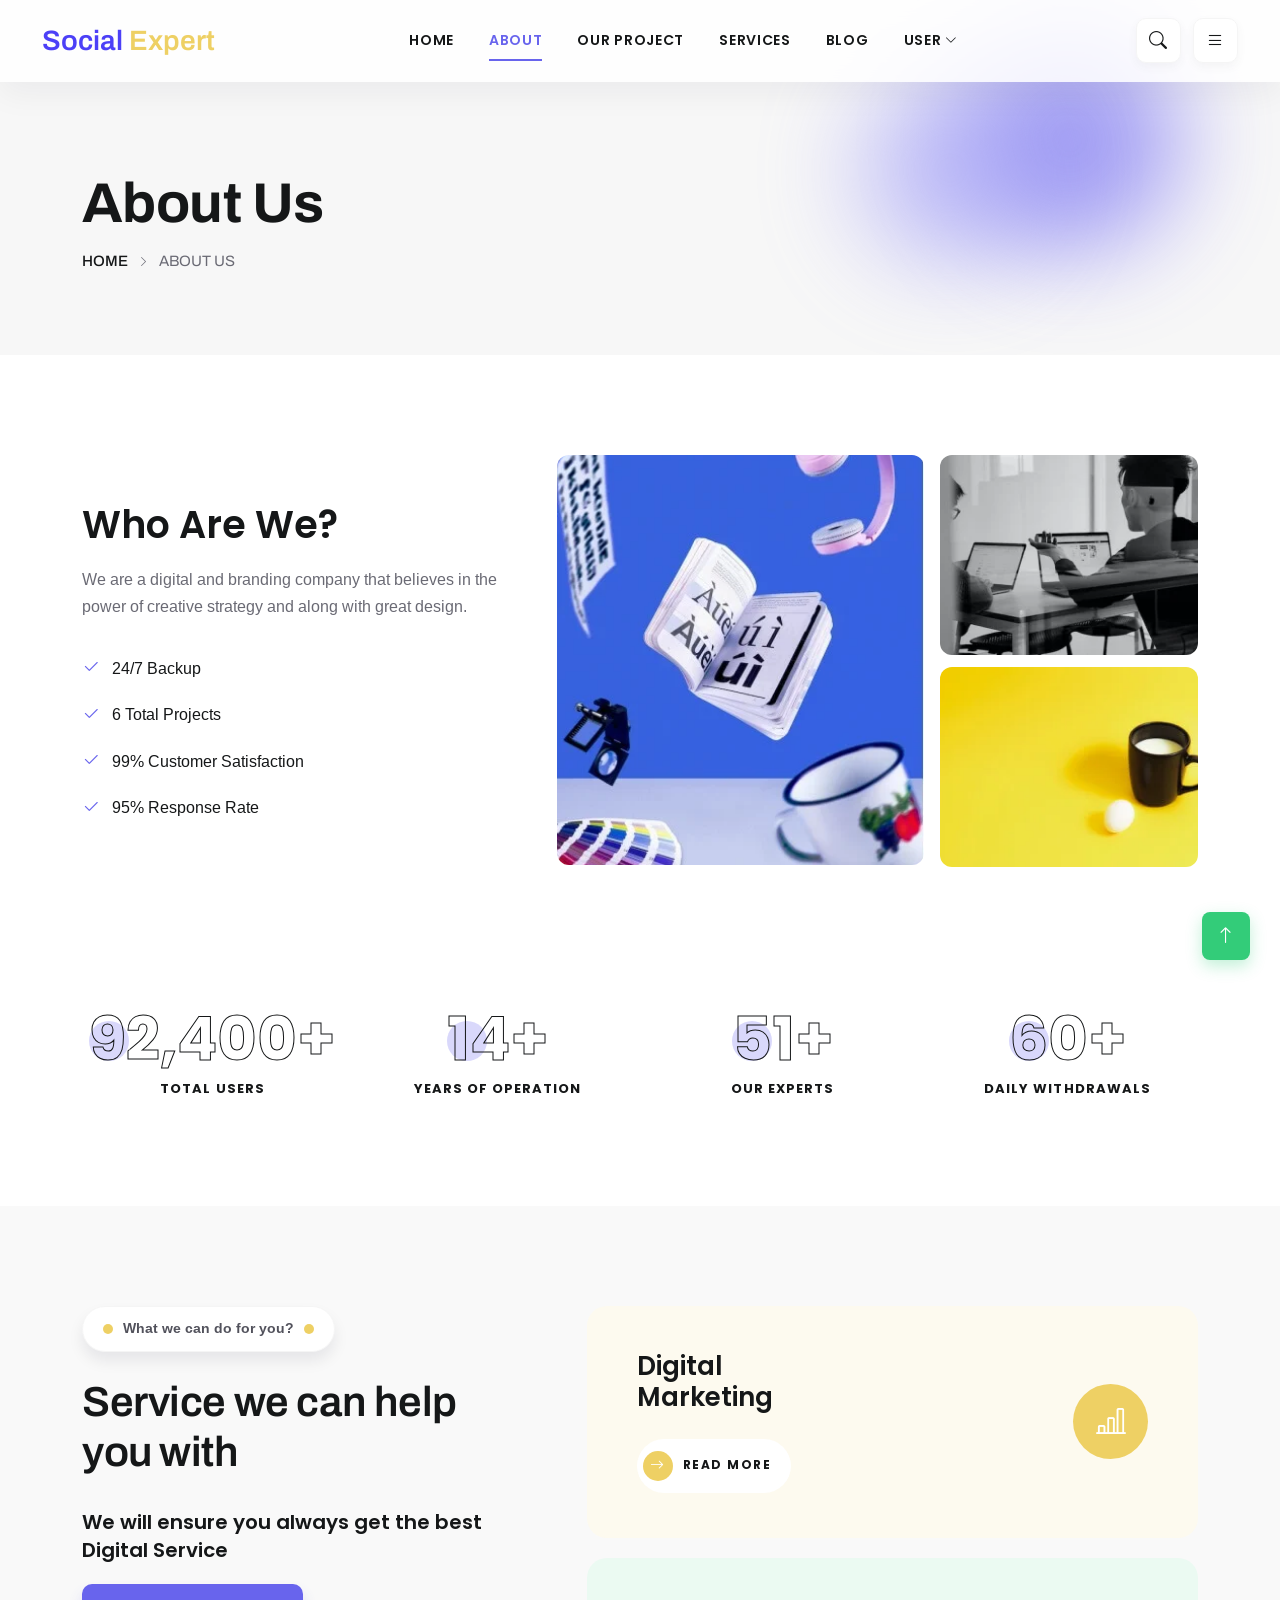
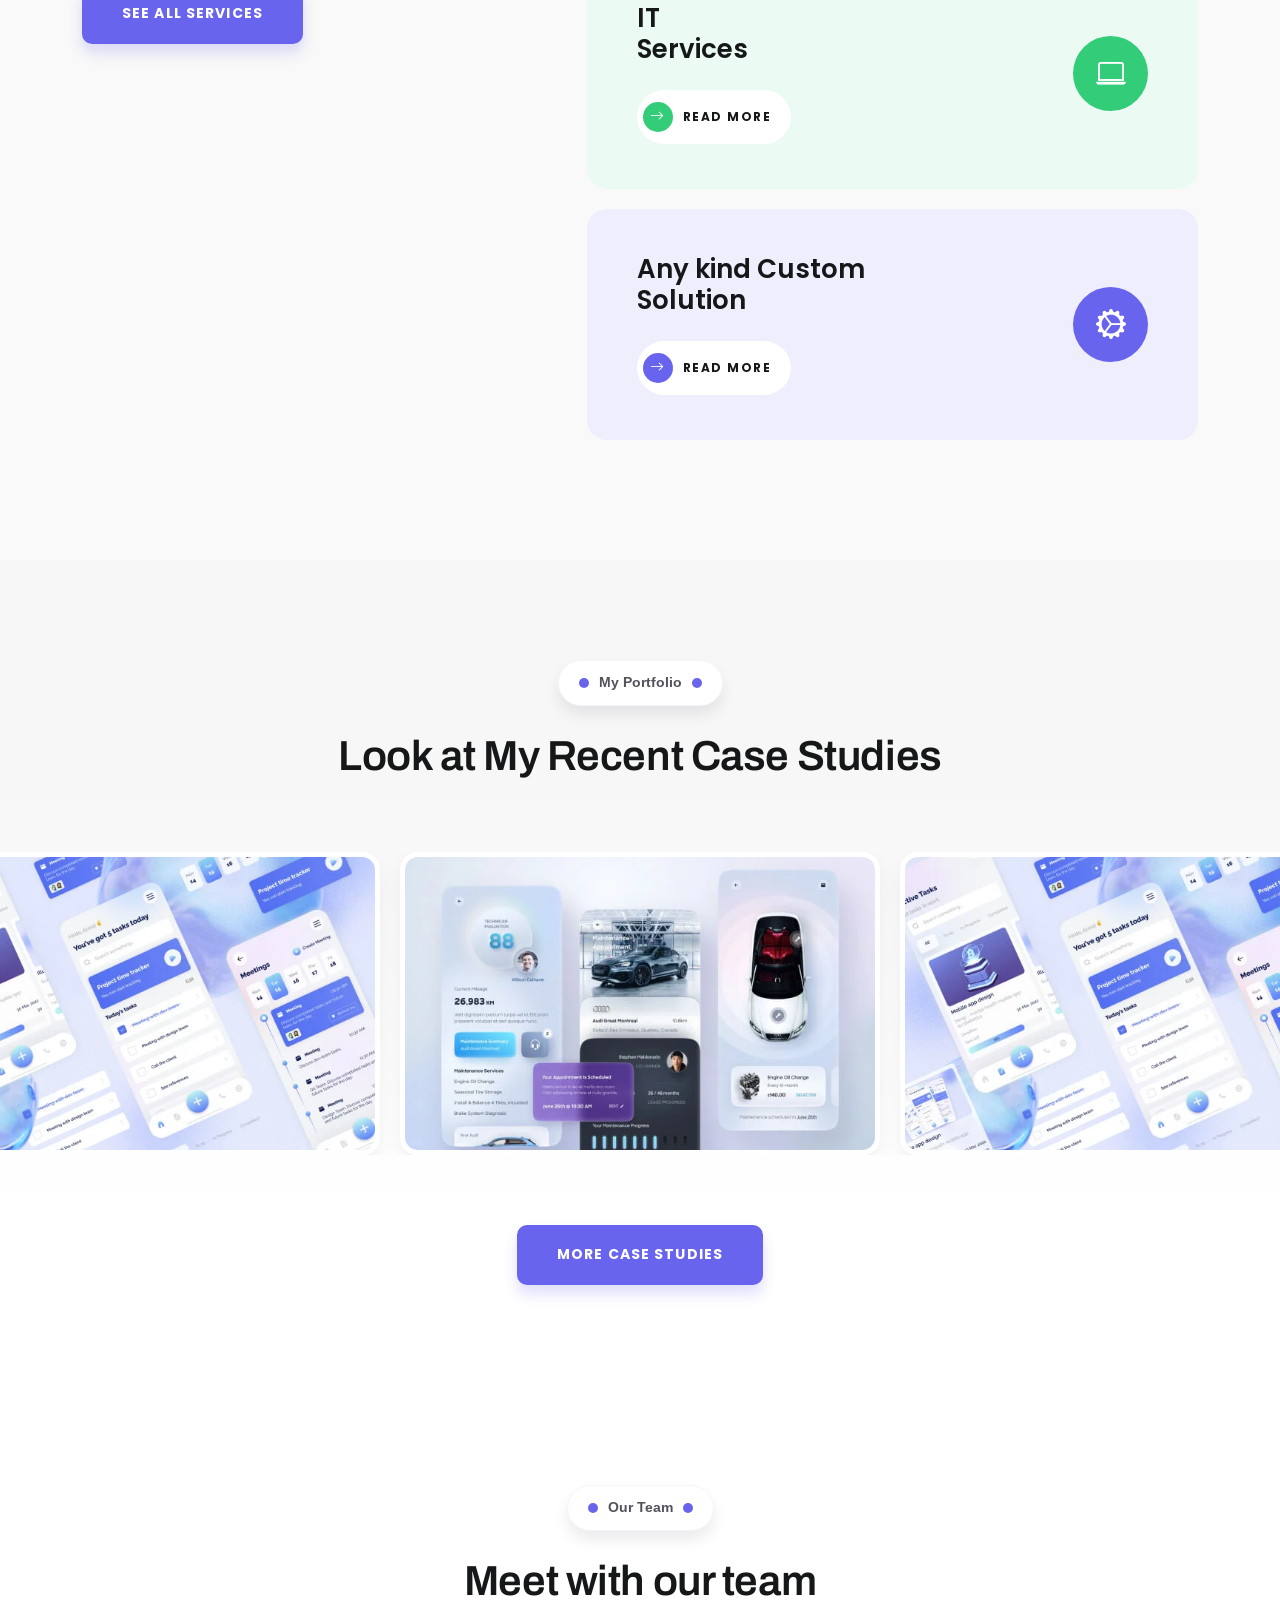
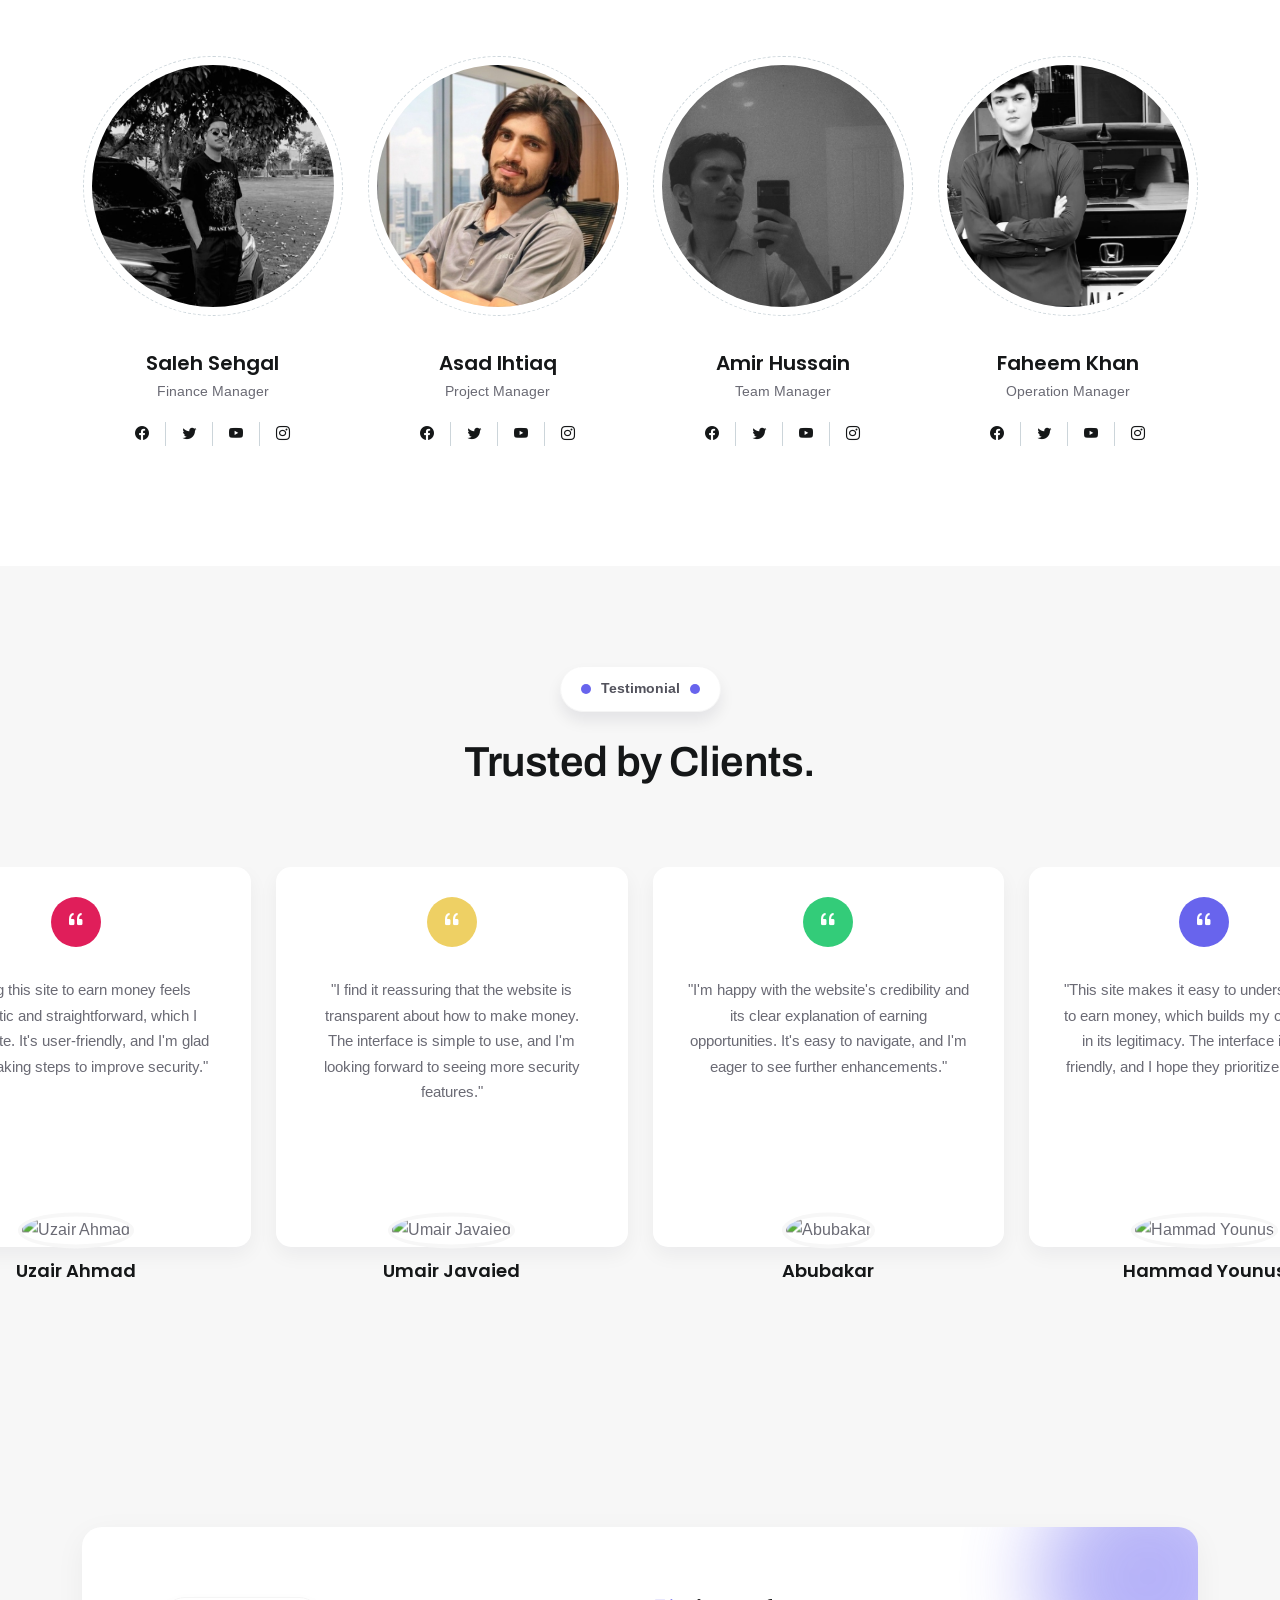
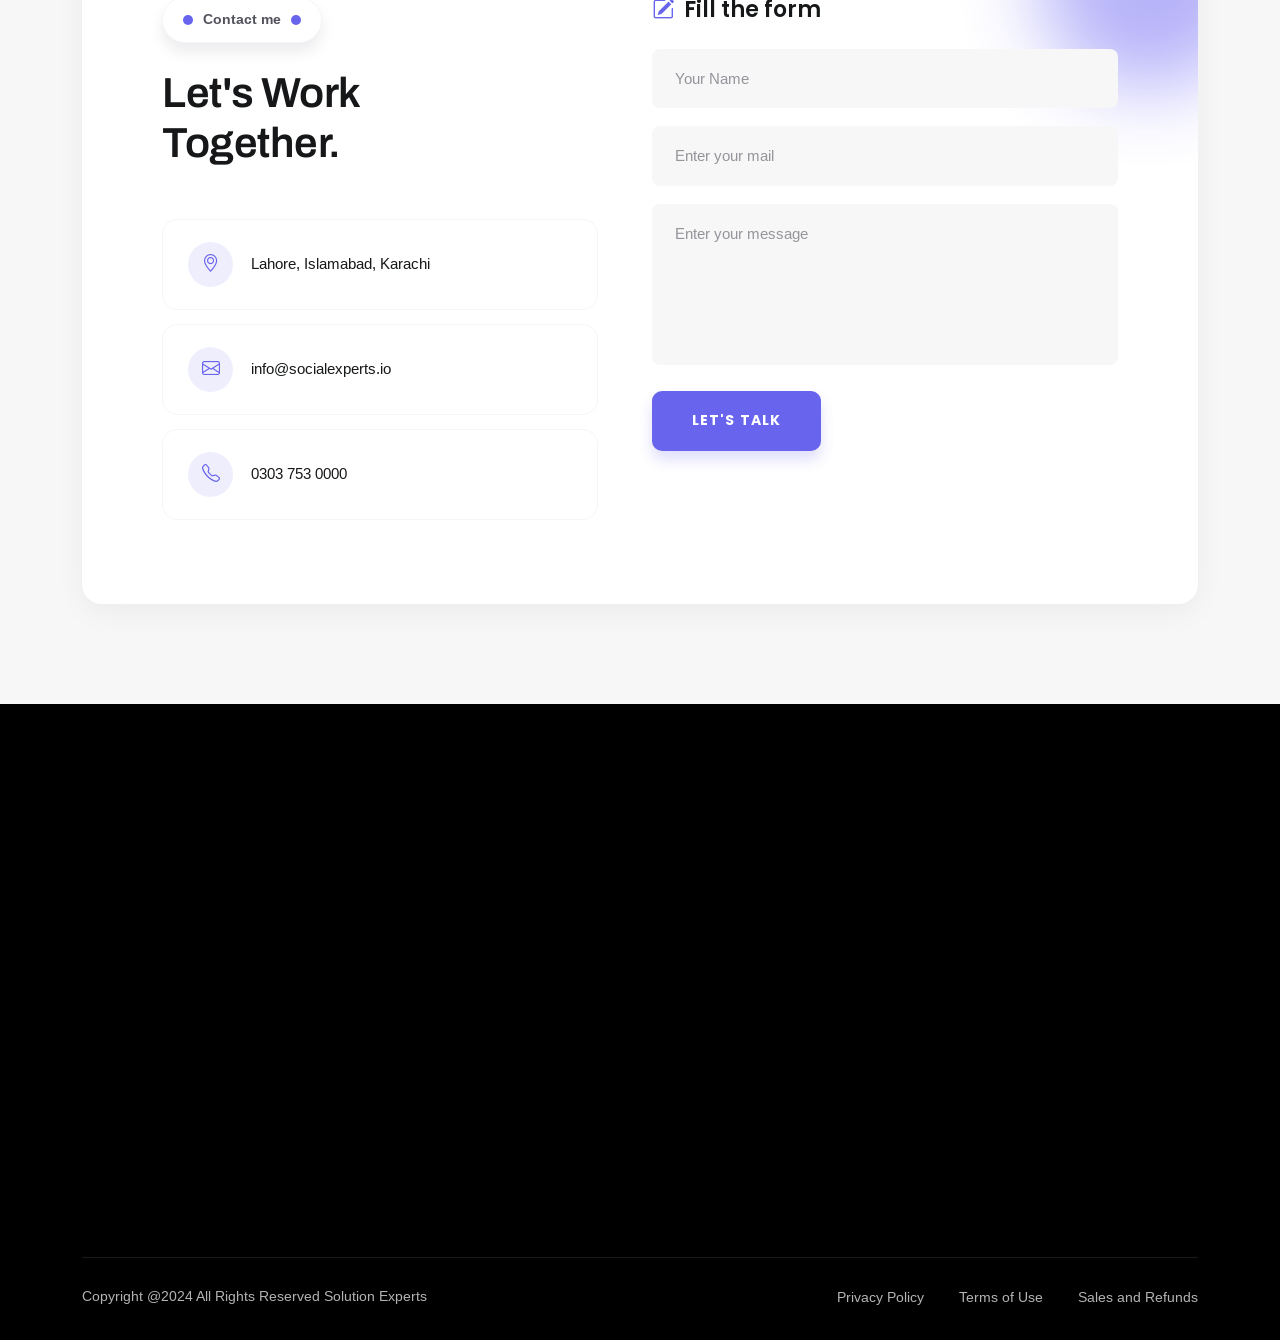
==== about.html @ 532e3f5b "first commit" ====
<!DOCTYPE html>
<html lang="en">

<head>
    <meta charset="UTF-8">
    <meta name="viewport" content="width=device-width, initial-scale=1.0">
    <meta name="description" content="SOCIAL EXPERTS">
    <title>SOCIAL EXPERTS</title>
    <link rel="shortcut icon" href="assets/imgs/favicon.png" type="image/x-icon">
    <link href="https://cdn.jsdelivr.net/npm/bootstrap@5.2.3/dist/css/bootstrap.min.css" rel="stylesheet">
    <link rel="stylesheet" href="https://cdn.jsdelivr.net/npm/bootstrap-icons@1.13.1/font/bootstrap-icons.min.css">
    <link href="https://unpkg.com/aos@2.3.1/dist/aos.css" rel="stylesheet">
    <link rel="stylesheet" href="https://cdn.jsdelivr.net/npm/swiper@11/swiper-bundle.min.css">
    <link rel="stylesheet" href="assets/css/style.css">
</head>

<body>

    <!-- Header Start =============================== -->
    <header class="header_section">
        <div class="container-fluid">
            <nav class="navbar navbar-expand-lg">
                <a class="navbar-brand" href="index.html">
                   <p class="logo_text">Social <span>Expert</span></p>
                </a>
                <button class="navbar-toggler" type="button" data-bs-toggle="collapse" data-bs-target="#mainNav"
                    aria-controls="mainNav" aria-expanded="false" aria-label="Toggle navigation">
                    <span class="navbar-toggler-icon"></span>
                </button>
                <div class="collapse navbar-collapse" id="mainNav">
                    <ul class="navbar-nav mx-auto mb-2 mb-lg-0">
                        <li class="nav_item">
                            <a class="nav_link" href="index.html">Home</a>
                        </li>
                        <li class="nav_item">
                            <a class="nav_link active" href="about.html">About</a>
                        </li>
                        <li class="nav_item">
                            <a class="nav_link" href="projects.html">Our Project</a>
                        </li>
                        <li class="nav_item">
                            <a class="nav_link" href="services.html">Services</a>
                        </li>
                        <li class="nav_item">
                            <a class="nav_link" href="blog.html">Blog</a>
                        </li>
                        <li class="nav_item dropdown">
                            <a class="nav_link dropdown_toggle" href="#" id="userDropdown">
                                User <i class="bi bi-chevron-down"></i>
                            </a>
                            <ul class="dropdown_menu" id="userMenu">
                                <li><a href="register.html">Sign Up</a></li>
                                <li><a href="login.html">Login</a></li>
                            </ul>
                        </li>
                    </ul>
                    <div class="nav_btns">
                        <button class="search_btn" id="searchToggle" aria-label="Open search">
                            <i class="bi bi-search"></i>
                        </button>
                        <button class="sidebar_btn" id="sidebarToggle" aria-label="Open menu">
                            <i class="bi bi-list"></i>
                        </button>
                    </div>
                </div>
            </nav>
        </div>

        <!-- Search Form Popup -->
        <div class="search_popup" id="searchPopup">
            <div class="search_popup_inner">
                <button class="search_close" id="searchClose" aria-label="Close search">
                    <i class="bi bi-x-lg"></i>
                </button>
                <form class="search_form" onsubmit="return false;">
                    <input type="text" placeholder="Search here..." aria-label="Search">
                    <button type="submit" aria-label="Submit search"><i class="bi bi-search"></i></button>
                </form>
            </div>
        </div>
    </header>
    <!-- Header End =============================== -->


    <!-- Sidebar Offcanvas Start =============================== -->
    <aside class="offcanvas_sidebar" id="offcanvasSidebar">
        <button class="offcanvas_close" id="offcanvasClose" aria-label="Close sidebar">
            <i class="bi bi-x-lg"></i>
        </button>

        <div class="offcanvas_logo">
            <p class="logo_text">Social <span>Expert</span></p>
        </div>

        <div class="offcanvas_info">
            <h3 class="offcanvas_title">Get In Touch</h3>

            <div class="offcanvas_info_item">
                <div class="offcanvas_info_icon">
                    <i class="bi bi-envelope"></i>
                </div>
                <div class="offcanvas_info_text">
                    <span>Email</span>
                    <a href="mailto:info@socialexperts.io">info@socialexperts.io</a>
                </div>
            </div>

            <div class="offcanvas_info_item">
                <div class="offcanvas_info_icon">
                    <i class="bi bi-telephone"></i>
                </div>
                <div class="offcanvas_info_text">
                    <span>Phone</span>
                    <a href="tel:123456789">123456789</a>
                </div>
            </div>

            <div class="offcanvas_info_item">
                <div class="offcanvas_info_icon">
                    <i class="bi bi-geo-alt"></i>
                </div>
                <div class="offcanvas_info_text">
                    <span>Location</span>
                    <a href="#">Lahore, Islamabad, Karachi</a>
                </div>
            </div>
        </div>

        <div class="offcanvas_social">
            <a href="#" aria-label="Twitter"><i class="bi bi-twitter"></i></a>
            <a href="#" aria-label="Instagram"><i class="bi bi-instagram"></i></a>
            <a href="#" aria-label="Facebook"><i class="bi bi-facebook"></i></a>
            <a href="#" aria-label="YouTube"><i class="bi bi-youtube"></i></a>
        </div>
    </aside>

    <div class="body_overlay" id="bodyOverlay"></div>
    <!-- Sidebar Offcanvas End =============================== -->


    <!-- Breadcrumb Section Start =============================== -->
    <section class="breadcrumb_section">
        <div class="breadcrumb_blob breadcrumb_blob_one"></div>
        <div class="breadcrumb_blob breadcrumb_blob_two"></div>

        <div class="container">
            <div class="breadcrumb_content" data-aos="fade-up">
                <h1 class="breadcrumb_title">About Us</h1>
                <div class="breadcrumb_nav">
                    <a href="index.html">Home</a>
                    <i class="bi bi-chevron-right"></i>
                    <span>About Us</span>
                </div>
            </div>
        </div>
    </section>
    <!-- Breadcrumb Section End =============================== -->


    <!-- Who Are We Section Start =============================== -->
    <section class="whoweare_section">
        <div class="container">
            <div class="row align-items-center">
                <div class="col-xl-5 col-lg-6" data-aos="fade-right">
                    <div class="whoweare_content">
                        <h2 class="whoweare_title">Who Are We?</h2>
                        <p class="whoweare_text">
                            We are a digital and branding company that believes in the power of creative strategy and
                            along with great design.
                        </p>
                        <ul class="whoweare_list">
                            <li><i class="bi bi-check2"></i> 24/7 Backup</li>
                            <li><i class="bi bi-check2"></i> 6 Total Projects</li>
                            <li><i class="bi bi-check2"></i> 99% Customer Satisfaction</li>
                            <li><i class="bi bi-check2"></i> 95% Response Rate</li>
                        </ul>
                    </div>
                </div>

                <div class="col-xl-7 col-lg-6" data-aos="fade-left">
                    <div class="whoweare_gallery">
                        <div class="row gx-3">
                            <div class="col-7">
                                <div class="gallery_item gallery_item_tall">
                                    <img src="assets/imgs/ab-inner-1.webp" alt="About Image 1">
                                </div>
                            </div>
                            <div class="col-5">
                                <div class="gallery_item gallery_item_short">
                                    <img src="assets/imgs/ab-inner-2.webp" alt="About Image 2">
                                </div>
                                <div class="gallery_item gallery_item_short">
                                    <img src="assets/imgs/ab-inner-3.webp" alt="About Image 3">
                                </div>
                            </div>
                        </div>
                    </div>
                </div>
            </div>
        </div>
    </section>
    <!-- Who Are We Section End =============================== -->


    <!-- Counter Section Start =============================== -->
    <section class="counter_section">
        <div class="container">
            <div class="row">
                <div class="col-xl-3 col-lg-3 col-md-6 col-sm-6" data-aos="fade-up" data-aos-delay="100">
                    <div class="counter_item">
                        <h3 class="counter_number"><span class="counter_value" data-target="150000">0</span>+</h3>
                        <h4 class="counter_label">Total Users</h4>
                    </div>
                </div>
                <div class="col-xl-3 col-lg-3 col-md-6 col-sm-6" data-aos="fade-up" data-aos-delay="200">
                    <div class="counter_item">
                        <h3 class="counter_number"><span class="counter_value" data-target="24">0</span>+</h3>
                        <h4 class="counter_label">Years of operation</h4>
                    </div>
                </div>
                <div class="col-xl-3 col-lg-3 col-md-6 col-sm-6" data-aos="fade-up" data-aos-delay="300">
                    <div class="counter_item">
                        <h3 class="counter_number"><span class="counter_value" data-target="84">0</span>+</h3>
                        <h4 class="counter_label">Our Experts</h4>
                    </div>
                </div>
                <div class="col-xl-3 col-lg-3 col-md-6 col-sm-6" data-aos="fade-up" data-aos-delay="400">
                    <div class="counter_item">
                        <h3 class="counter_number"><span class="counter_value" data-target="100">0</span>+</h3>
                        <h4 class="counter_label">Daily Withdrawals</h4>
                    </div>
                </div>
            </div>
        </div>
    </section>
    <!-- Counter Section End =============================== -->


    <!-- Service Section Start =============================== -->
    <section class="service_section">
        <div class="container">
            <div class="row">
                <div class="col-xl-5 col-lg-5" data-aos="fade-right">
                    <div class="service_intro">
                        <span class="section_subtitle subtitle_yellow">What we can do for you?</span>
                        <h2 class="section_title">Service we can help you with</h2>
                        <div class="service_intro_bottom">
                            <h4 class="service_bottom_title">We will ensure you always get the best Digital Service</h4>
                            <a class="btn_primary" href="index.html#service">See all Services</a>
                        </div>
                    </div>
                </div>

                <div class="col-xl-7 col-lg-7">
                    <div class="service_cards">
                        <div class="service_card card_yellow" data-aos="fade-up" data-aos-delay="100">
                            <div class="service_card_content">
                                <h4 class="service_card_title">Digital <br>Marketing</h4>
                                <a href="#" class="service_card_link">
                                    <span class="link_arrow"><i class="bi bi-arrow-right"></i></span>
                                    Read More
                                </a>
                            </div>
                            <div class="service_card_icon">
                                <i class="bi bi-bar-chart-line"></i>
                            </div>
                        </div>

                        <div class="service_card card_green" data-aos="fade-up" data-aos-delay="200">
                            <div class="service_card_content">
                                <h4 class="service_card_title">IT <br>Services</h4>
                                <a href="#" class="service_card_link">
                                    <span class="link_arrow"><i class="bi bi-arrow-right"></i></span>
                                    Read More
                                </a>
                            </div>
                            <div class="service_card_icon">
                                <i class="bi bi-laptop"></i>
                            </div>
                        </div>

                        <div class="service_card card_blue" data-aos="fade-up" data-aos-delay="300">
                            <div class="service_card_content">
                                <h4 class="service_card_title">Any kind Custom <br>Solution</h4>
                                <a href="#" class="service_card_link">
                                    <span class="link_arrow"><i class="bi bi-arrow-right"></i></span>
                                    Read More
                                </a>
                            </div>
                            <div class="service_card_icon">
                                <i class="bi bi-gear-wide-connected"></i>
                            </div>
                        </div>
                    </div>
                </div>
            </div>
        </div>
    </section>
    <!-- Service Section End =============================== -->


    <!-- Portfolio Slider Section Start =============================== -->
    <section class="portfolio_section">
        <div class="container">
            <div class="row justify-content-center">
                <div class="col-xl-8" data-aos="fade-up">
                    <div class="section_head text-center">
                        <span class="section_subtitle">My Portfolio</span>
                        <h2 class="section_title">Look at My Recent Case Studies</h2>
                    </div>
                </div>
            </div>
        </div>

        <div class="portfolio_slider_wrap" data-aos="fade-up" data-aos-delay="100">
            <div class="swiper portfolio_slider">
                <div class="swiper-wrapper">
                    <div class="swiper-slide">
                        <a href="#" class="portfolio_item">
                            <img src="assets/imgs/case-3-1.webp" alt="Case Study 1">
                            <span class="portfolio_overlay">Case <br>Studies</span>
                        </a>
                    </div>
                    <div class="swiper-slide">
                        <a href="#" class="portfolio_item">
                            <img src="assets/imgs/case-3-2.webp" alt="Case Study 2">
                            <span class="portfolio_overlay">Case <br>Studies</span>
                        </a>
                    </div>
                    <div class="swiper-slide">
                        <a href="#" class="portfolio_item">
                            <img src="assets/imgs/case-3-3.webp" alt="Case Study 3">
                            <span class="portfolio_overlay">Case <br>Studies</span>
                        </a>
                    </div>
                    <div class="swiper-slide">
                        <a href="#" class="portfolio_item">
                            <img src="assets/imgs/case-3-4.webp" alt="Case Study 4">
                            <span class="portfolio_overlay">Case <br>Studies</span>
                        </a>
                    </div>
                    <div class="swiper-slide">
                        <a href="#" class="portfolio_item">
                            <img src="assets/imgs/case-3-2.webp" alt="Case Study 2">
                            <span class="portfolio_overlay">Case <br>Studies</span>
                        </a>
                    </div>
                </div>
            </div>
        </div>

        <div class="container">
            <div class="text-center portfolio_more" data-aos="fade-up">
                <a class="btn_primary" href="index.html#case">More Case Studies</a>
            </div>
        </div>
    </section>
    <!-- Portfolio Slider Section End =============================== -->


    <!-- Team Section Start =============================== -->
    <section class="team_section">
        <div class="container">
            <div class="row justify-content-center">
                <div class="col-xl-8" data-aos="fade-up">
                    <div class="section_head text-center">
                        <span class="section_subtitle">Our Team</span>
                        <h2 class="section_title">Meet with our team</h2>
                    </div>
                </div>
            </div>

            <div class="row">
                <div class="col-xl-3 col-lg-3 col-md-6" data-aos="fade-up" data-aos-delay="100">
                    <div class="team_card">
                        <div class="team_thumb">
                            <img src="assets/imgs/pro1.jpeg" alt="Saleh">
                            <a href="#" class="team_thumb_arrow" aria-label="View profile">
                                <i class="bi bi-arrow-right"></i>
                            </a>
                        </div>
                        <h4 class="team_name"><a href="#">Saleh Sehgal</a></h4>
                        <span class="team_role">Finance Manager</span>
                        <div class="team_social">
                            <a href="#" aria-label="Facebook"><i class="bi bi-facebook"></i></a>
                            <a href="#" aria-label="Twitter"><i class="bi bi-twitter"></i></a>
                            <a href="#" aria-label="YouTube"><i class="bi bi-youtube"></i></a>
                            <a href="#" aria-label="Instagram"><i class="bi bi-instagram"></i></a>
                        </div>
                    </div>
                </div>

                <div class="col-xl-3 col-lg-3 col-md-6" data-aos="fade-up" data-aos-delay="200">
                    <div class="team_card">
                        <div class="team_thumb">
                            <img src="assets/imgs/pro2.jpeg" alt="Adnan Zaffar">
                            <a href="#" class="team_thumb_arrow" aria-label="View profile">
                                <i class="bi bi-arrow-right"></i>
                            </a>
                        </div>
                        <h4 class="team_name"><a href="#">Asad Ihtiaq</a></h4>
                        <span class="team_role">Project Manager</span>
                        <div class="team_social">
                            <a href="#" aria-label="Facebook"><i class="bi bi-facebook"></i></a>
                            <a href="#" aria-label="Twitter"><i class="bi bi-twitter"></i></a>
                            <a href="#" aria-label="YouTube"><i class="bi bi-youtube"></i></a>
                            <a href="#" aria-label="Instagram"><i class="bi bi-instagram"></i></a>
                        </div>
                    </div>
                </div>

                <div class="col-xl-3 col-lg-3 col-md-6" data-aos="fade-up" data-aos-delay="300">
                    <div class="team_card">
                        <div class="team_thumb">
                            <img src="assets/imgs/pro3.jpeg" alt="Imran Ali">
                            <a href="#" class="team_thumb_arrow" aria-label="View profile">
                                <i class="bi bi-arrow-right"></i>
                            </a>
                        </div>
                        <h4 class="team_name"><a href="#">Amir Hussain</a></h4>
                        <span class="team_role">Team Manager</span>
                        <div class="team_social">
                            <a href="#" aria-label="Facebook"><i class="bi bi-facebook"></i></a>
                            <a href="#" aria-label="Twitter"><i class="bi bi-twitter"></i></a>
                            <a href="#" aria-label="YouTube"><i class="bi bi-youtube"></i></a>
                            <a href="#" aria-label="Instagram"><i class="bi bi-instagram"></i></a>
                        </div>
                    </div>
                </div>

                <div class="col-xl-3 col-lg-3 col-md-6" data-aos="fade-up" data-aos-delay="400">
                    <div class="team_card">
                        <div class="team_thumb">
                            <img src="assets/imgs/pro4.jpeg" alt="Saad Shakeel">
                            <a href="#" class="team_thumb_arrow" aria-label="View profile">
                                <i class="bi bi-arrow-right"></i>
                            </a>
                        </div>
                        <h4 class="team_name"><a href="#">Faheem Khan</a></h4>
                        <span class="team_role">Operation Manager</span>
                        <div class="team_social">
                            <a href="#" aria-label="Facebook"><i class="bi bi-facebook"></i></a>
                            <a href="#" aria-label="Twitter"><i class="bi bi-twitter"></i></a>
                            <a href="#" aria-label="YouTube"><i class="bi bi-youtube"></i></a>
                            <a href="#" aria-label="Instagram"><i class="bi bi-instagram"></i></a>
                        </div>
                    </div>
                </div>
            </div>
        </div>
    </section>
    <!-- Team Section End =============================== -->


    <!-- Trusted Testimonial Section Start =============================== -->
    <section class="trusted_section">
        <div class="container">
            <div class="row justify-content-center">
                <div class="col-xl-6" data-aos="fade-up">
                    <div class="section_head text-center">
                        <span class="section_subtitle">Testimonial</span>
                        <h2 class="section_title">Trusted by Clients.</h2>
                    </div>
                </div>
            </div>
        </div>

        <div class="trusted_slider_wrap" data-aos="fade-up" data-aos-delay="100">
            <div class="swiper trusted_slider">
                <div class="swiper-wrapper">
                    <div class="swiper-slide">
                        <div class="trusted_card">
                            <div class="trusted_icon icon_red"><i class="bi bi-quote"></i></div>
                            <p class="trusted_text">
                                "Using this site to earn money feels authentic and straightforward, which I appreciate.
                                It's user-friendly, and I'm glad they're taking steps to improve security."
                            </p>
                            <div class="trusted_user">
                                <img src="https://placehold.co/80x80/EEEEFD/6864ED?text=UA" alt="Uzair Ahmad">
                                <h5 class="trusted_name">Uzair Ahmad</h5>
                            </div>
                        </div>
                    </div>

                    <div class="swiper-slide">
                        <div class="trusted_card">
                            <div class="trusted_icon icon_yellow"><i class="bi bi-quote"></i></div>
                            <p class="trusted_text">
                                "I find it reassuring that the website is transparent about how to make money. The
                                interface is simple to use, and I'm looking forward to seeing more security features."
                            </p>
                            <div class="trusted_user">
                                <img src="https://placehold.co/80x80/FDFAEF/EED064?text=UJ" alt="Umair Javaied">
                                <h5 class="trusted_name">Umair Javaied</h5>
                            </div>
                        </div>
                    </div>

                    <div class="swiper-slide">
                        <div class="trusted_card">
                            <div class="trusted_icon icon_green"><i class="bi bi-quote"></i></div>
                            <p class="trusted_text">
                                "I'm happy with the website's credibility and its clear explanation of earning
                                opportunities. It's easy to navigate, and I'm eager to see further enhancements."
                            </p>
                            <div class="trusted_user">
                                <img src="https://placehold.co/80x80/EBFAF2/33CC79?text=AB" alt="Abubakar">
                                <h5 class="trusted_name">Abubakar</h5>
                            </div>
                        </div>
                    </div>

                    <div class="swiper-slide">
                        <div class="trusted_card">
                            <div class="trusted_icon icon_purple"><i class="bi bi-quote"></i></div>
                            <p class="trusted_text">
                                "This site makes it easy to understand how to earn money, which builds my confidence in
                                its legitimacy. The interface is user-friendly, and I hope they prioritize security."
                            </p>
                            <div class="trusted_user">
                                <img src="https://placehold.co/80x80/EEEEFD/6864ED?text=HY" alt="Hammad Younus">
                                <h5 class="trusted_name">Hammad Younus</h5>
                            </div>
                        </div>
                    </div>

                    <div class="swiper-slide">
                        <div class="trusted_card">
                            <div class="trusted_icon icon_sky"><i class="bi bi-quote"></i></div>
                            <p class="trusted_text">
                                "I trust this website to help me earn money, thanks to its transparency and clarity.
                                It's user-friendly, and I'm pleased to see efforts to strengthen security measures."
                            </p>
                            <div class="trusted_user">
                                <img src="https://placehold.co/80x80/F7F7F7/151718?text=KB" alt="Kamran Butt">
                                <h5 class="trusted_name">Kamran Butt</h5>
                            </div>
                        </div>
                    </div>

                    <div class="swiper-slide">
                        <div class="trusted_card">
                            <div class="trusted_icon icon_orange"><i class="bi bi-quote"></i></div>
                            <p class="trusted_text">
                                "The website's credibility and straightforward approach to earning money make me feel
                                comfortable using it. It's easy to navigate, and I appreciate the security."
                            </p>
                            <div class="trusted_user">
                                <img src="https://placehold.co/80x80/FDFAEF/FF7425?text=AM" alt="Ali Masood">
                                <h5 class="trusted_name">Ali Masood</h5>
                            </div>
                        </div>
                    </div>
                </div>
            </div>
        </div>
    </section>
    <!-- Trusted Testimonial Section End =============================== -->


    <!-- Contact Section Start =============================== -->
    <section class="contact_section">
        <div class="container">
            <div class="contact_wrapper" data-aos="fade-up">
                <div class="contact_blob"></div>

                <div class="row">
                    <div class="col-xl-6 col-lg-6">
                        <div class="contact_info">
                            <span class="section_subtitle">Contact me</span>
                            <h2 class="section_title">Let's Work <br>Together.</h2>

                            <ul class="contact_list">
                                <li>
                                    <div class="contact_list_icon">
                                        <i class="bi bi-geo-alt"></i>
                                    </div>
                                    <a href="#">Lahore, Islamabad, Karachi</a>
                                </li>
                                <li>
                                    <div class="contact_list_icon">
                                        <i class="bi bi-envelope"></i>
                                    </div>
                                    <a href="mailto:info@socialexperts.io">info@socialexperts.io</a>
                                </li>
                                <li>
                                    <div class="contact_list_icon">
                                        <i class="bi bi-telephone"></i>
                                    </div>
                                    <a href="tel:03037530000">0303 753 0000</a>
                                </li>
                            </ul>
                        </div>
                    </div>

                    <div class="col-xl-6 col-lg-6">
                        <div class="contact_form_box">
                            <h4 class="contact_form_title">
                                <i class="bi bi-pencil-square"></i>
                                Fill the form
                            </h4>
                            <form class="contact_form" onsubmit="return false;">
                                <input type="text" placeholder="Your Name" required>
                                <input type="email" placeholder="Enter your mail" required>
                                <textarea placeholder="Enter your message" rows="5" required></textarea>
                                <button type="submit" class="btn_primary">Let's Talk</button>
                            </form>
                        </div>
                    </div>
                </div>
            </div>
        </div>
    </section>
    <!-- Contact Section End =============================== -->


    <!-- Footer Section Start =============================== -->
    <footer class="footer_section">
        <div class="container">
            <div class="row footer_top">
                <div class="col-xl-3 col-lg-3 col-md-6" data-aos="fade-up">
                    <div class="footer_widget">
                        <h4 class="footer_widget_title">Important Links</h4>
                        <ul class="footer_links">
                            <li><a href="index.html">Home</a></li>
                            <li><a href="about.html">About Us</a></li>
                            <li><a href="index.html#service">Service</a></li>
                            <li><a href="index.html#blog">Blog</a></li>
                            <li><a href="index.html#case">Projects</a></li>
                        </ul>
                    </div>
                </div>

                <div class="col-xl-5 col-lg-5 col-md-6" data-aos="fade-up" data-aos-delay="100">
                    <div class="footer_widget">
                        <h4 class="footer_widget_title">Contact Us</h4>
                        <ul class="footer_contact">
                            <li>
                                <i class="bi bi-geo-alt"></i>
                                <a href="#">Lahore, Karachi, Islamabad</a>
                            </li>
                            <li>
                                <i class="bi bi-envelope"></i>
                                <div>
                                    <a href="mailto:info@socialexperts.io">info@socialexperts.io</a>
                                </div>
                            </li>
                            <li>
                                <i class="bi bi-telephone"></i>
                                <a href="tel:123456789">123456789</a>
                            </li>
                        </ul>
                    </div>
                </div>

                <div class="col-xl-4 col-lg-4 col-md-12" data-aos="fade-up" data-aos-delay="200">
                    <div class="footer_widget">
                        <h4 class="footer_widget_title">Follow Us</h4>
                        <div class="footer_social">
                            <a href="#" aria-label="Twitter"><i class="bi bi-twitter"></i></a>
                            <a href="#" aria-label="Instagram"><i class="bi bi-instagram"></i></a>
                            <a href="#" aria-label="Facebook"><i class="bi bi-facebook"></i></a>
                            <a href="#" aria-label="YouTube"><i class="bi bi-youtube"></i></a>
                        </div>
                    </div>
                </div>
            </div>

            <div class="newsletter_box" data-aos="fade-up">
                <div class="row align-items-center">
                    <div class="col-lg-6">
                        <h4 class="newsletter_title">Get latest updates</h4>
                    </div>
                    <div class="col-lg-6">
                        <form class="newsletter_form" onsubmit="return false;">
                            <input type="email" placeholder="Enter your mail" aria-label="Email">
                            <button type="submit">
                                Subscribe <i class="bi bi-arrow-right"></i>
                            </button>
                        </form>
                    </div>
                </div>
            </div>

            <div class="footer_bottom">
                <div class="row align-items-center">
                    <div class="col-lg-6">
                        <p class="copyright_text">Copyright @2024 All Rights Reserved Solution Experts</p>
                    </div>
                    <div class="col-lg-6">
                        <ul class="footer_bottom_links">
                            <li><a href="#">Privacy Policy</a></li>
                            <li><a href="#">Terms of Use</a></li>
                            <li><a href="#">Sales and Refunds</a></li>
                        </ul>
                    </div>
                </div>
            </div>
        </div>
    </footer>
    <!-- Footer Section End =============================== -->


    <!-- Back To Top Button -->
    <button id="backToTop" aria-label="Back to top">
        <i class="bi bi-arrow-up"></i>
    </button>


    <!-- Scripts -->
    <script src="https://cdn.jsdelivr.net/npm/bootstrap@5.2.3/dist/js/bootstrap.bundle.min.js"></script>
    <script src="https://cdn.jsdelivr.net/npm/swiper@11/swiper-bundle.min.js"></script>
    <script src="https://unpkg.com/aos@2.3.1/dist/aos.js"></script>
    <script src="assets/js/script.js"></script>

</body>

</html>
---- assets/css/style.css ----
/*=========================================
    Solution Experts - Main Stylesheet
==========================================
    01. Theme Defaults & Variables
    02. Common Classes & Buttons
    03. Header Section
    04. Sidebar Offcanvas
    05. Search Popup
    06. Hero Section
    07. About Section
    08. Service Section
    09. Case Section
    10. Testimonial Section
    11. Brand Section
    12. Blog Section
    13. Footer Section
    14. Back To Top
    15. Animations
    16. Responsive
==========================================*/


/* 01. Theme Defaults & Variables ===================== */
@import url('https://fonts.googleapis.com/css2?family=Arimo:wght@400;500;600;700&family=Poppins:wght@300;400;500;600;700;800&family=DM+Sans:wght@400;500;600;700&family=Archivo:wght@400;500;600;700;800&display=swap');

:root {
    /* Fonts */
    --font_body: 'Arimo', sans-serif;
    --font_heading: 'Poppins', sans-serif;
    --font_alt: 'DM Sans', sans-serif;
    --font_archivo: 'Archivo', sans-serif;

    /* Brand Colors */
    --theme_primary: #6864ED;
    --theme_deep_blue: #4C40F7;
    --color_yellow: #EED064;
    --color_yellow_soft: #FDFAEF;
    --color_green: #33CC79;
    --color_green_soft: #EBFAF2;
    --color_blue_soft: #EEEEFD;
    --color_orange: #FF7425;
    --color_red: #E01E5A;

    /* Neutrals */
    --color_white: #FFFFFF;
    --color_black: #151718;
    --color_black_soft: #52525C;
    --color_black_deep: #1F2021;
    --color_text: #6A6A74;
    --color_grey_1: #F0F0F0;
    --color_grey_2: #F9F9F9;
    --color_grey_6: #F7F7F7;
    --color_border: #F5F5F5;
    --color_border_light: #EDEFEB;
}

* {
    margin: 0;
    padding: 0;
    box-sizing: border-box;
}

html, body {
    overflow-x: hidden;
    scroll-behavior: smooth;
}

body {
    font-family: var(--font_body);
    font-size: 16px;
    font-weight: 400;
    color: var(--color_text);
    line-height: 1.7;
    background: var(--color_white);
}
/* Container positioning */
.nav_item.dropdown {
    position: relative;
}

/* Hide menu by default with starting animation state */
.dropdown_menu {
    position: absolute;
    top: 120%; /* Sits slightly lower for the slide-up effect */
    left: 0;
    min-width: 160px;
    background-color: #ffffff;
    box-shadow: 0 8px 24px rgba(0, 0, 0, 0.1);
    border-radius: 4px;
    padding: 10px 0;
    list-style: none;
    display: block; /* Use block but control visibility via opacity */
    opacity: 0;
    visibility: hidden;
    transform: translateY(10px);
    transition: all 0.3s ease-in-out;
    z-index: 1000;
    border-top: 4px solid #6864ED;
}

/* Active State: Slide up and Fade in */
.dropdown_menu.show {
    opacity: 1;
    visibility: visible;
    transform: translateY(0);
    top: 100%;
}

/* Styling the links inside */
.dropdown_menu li a {
    display: block;
    padding: 10px 20px;
    color: #151718;
    text-decoration: none;
    font-size: 14px;
    transition: background 0.2s;
    font-weight: 600;
}

.dropdown_menu li a:hover {
    background-color: #f8f9fa;
    color: #6864ED; /* Change to your primary theme color */
}

/* Rotating arrow icon */
.dropdown_toggle i {
    font-size: 12px;
    transition: transform 0.3s ease;
    display: inline-block;
}

.nav_item.dropdown.active_toggle i {
    transform: rotate(180deg);
}
.logo_text{
    font-size: 28px;
    font-weight: 600;
    font-family: var(--font_archivo);
    color: #4C40F7;
    margin-bottom: 0;
}
.logo_text span{
    color: #EED064;
}
a {
    text-decoration: none;
    color: inherit;
    transition: 0.3s;
}

ul {
    margin: 0;
    padding: 0;
    list-style: none;
}

img {
    max-width: 100%;
    height: auto;
}

h1, h2, h3, h4, h5, h6 {
    font-family: var(--font_heading);
    color: var(--color_black);
    margin: 0;
    font-weight: 700;
    line-height: 1.2;
}

p {
    color: var(--color_text);
    font-weight: 400;
    line-height: 1.7;
    margin: 0;
}

button {
    border: none;
    background: transparent;
    cursor: pointer;
    outline: none;
}

input, textarea {
    outline: none;
    font-family: inherit;
}

::selection {
    background: var(--theme_primary);
    color: var(--color_white);
}


/* 02. Common Classes & Buttons ===================== */
.section_subtitle {
    font-family: var(--font_body);
    font-weight: 700;
    font-size: 14px;
    color: var(--color_black_soft);
    background: var(--color_white);
    display: inline-flex;
    align-items: center;
    gap: 10px;
    padding: 10px 20px;
    border-radius: 65px;
    border: 1px solid var(--color_border);
    box-shadow: 0px 9px 15px rgba(7, 18, 35, 0.08);
    margin-bottom: 25px;
}

.section_subtitle::before,
.section_subtitle::after {
    content: "";
    width: 10px;
    height: 10px;
    background: var(--theme_primary);
    border-radius: 50%;
    display: inline-block;
}

.section_subtitle.subtitle_green::before,
.section_subtitle.subtitle_green::after {
    background: var(--color_green);
}

.section_subtitle.subtitle_yellow::before,
.section_subtitle.subtitle_yellow::after {
    background: var(--color_yellow);
}

.section_title {
    font-weight: 600;
    font-size: 42px;
    line-height: 1.2;
    letter-spacing: -0.01em;
    color: var(--color_black);
    font-family: var(--font_archivo);
}

.section_head {
    margin-bottom: 50px;
}

.btn_primary {
    display: inline-block;
    color: var(--color_white);
    background: var(--theme_primary);
    border-radius: 10px;
    padding: 18px 40px;
    font-family: var(--font_heading);
    font-weight: 700;
    font-size: 14px;
    letter-spacing: 0.08em;
    text-transform: uppercase;
    transition: 0.3s ease;
    box-shadow: 0px 9px 14px rgba(89, 86, 233, 0.19);
}

.btn_primary:hover {
    background: var(--color_green);
    color: var(--color_white);
    transform: translateY(-4px);
}


/* 03. Header Section ===================== */
.header_section {
    background: rgba(255, 255, 255, 0.85);
    backdrop-filter: blur(12px);
    -webkit-backdrop-filter: blur(12px);
    box-shadow: 0px 12px 32px rgba(19, 27, 46, 0.05);
    position: fixed;
    top: 0;
    right: 0;
    left: 0;
    z-index: 99;
    padding: 12px 30px;
    transition: all 0.4s ease;
}

.header_section.scrolled {
    background: rgba(255, 255, 255, 0.97);
    box-shadow: 0px 6px 20px rgba(19, 27, 46, 0.08);
    padding: 8px 30px;
}

.header_section .navbar {
    padding: 0;
}

.header_section .navbar-brand img {
    height: 50px;
    width: auto;
    transition: 0.4s ease;
}

.header_section.scrolled .navbar-brand img {
    height: 42px;
}

.navbar-nav {
    gap: 35px;
}

.nav_item {
    position: relative;
}

.nav_link {
    font-family: var(--font_heading);
    font-weight: 600;
    font-size: 14px;
    color: var(--color_black) !important;
    text-transform: uppercase;
    letter-spacing: 0.05em;
    padding: 8px 0 !important;
    position: relative;
    display: inline-block;
}

.nav_link::after {
    content: "";
    position: absolute;
    left: 0;
    bottom: 0;
    width: 100%;
    height: 2px;
    background: var(--theme_primary);
    transform: scaleX(0);
    transform-origin: right;
    transition: transform 0.35s ease;
}

.nav_link:hover,
.nav_link.active {
    color: var(--theme_primary) !important;
}

.nav_link:hover::after,
.nav_link.active::after {
    transform: scaleX(1);
    transform-origin: left;
}

.nav_btns {
    display: flex;
    gap: 12px;
    align-items: center;
}

.search_btn,
.sidebar_btn {
    height: 45px;
    width: 45px;
    background: var(--color_white);
    color: var(--color_black);
    border-radius: 10px;
    border: 1px solid var(--color_border);
    box-shadow: 0px 4px 10px rgba(74, 74, 74, 0.05);
    font-size: 18px;
    transition: 0.3s ease;
    display: inline-flex;
    align-items: center;
    justify-content: center;
}

.search_btn:hover,
.sidebar_btn:hover {
    background: var(--theme_primary);
    color: var(--color_white);
    transform: translateY(-3px);
}

.navbar-toggler {
    border: none !important;
    box-shadow: none !important;
    padding: 6px 10px;
}


/* 04. Sidebar Offcanvas ===================== */
.offcanvas_sidebar {
    position: fixed;
    top: 0;
    right: -480px;
    width: 480px;
    height: 100vh;
    background: var(--color_black);
    z-index: 9999;
    padding: 50px 45px;
    overflow-y: auto;
    transition: right 0.5s cubic-bezier(0.785, 0.135, 0.15, 0.86);
}

.offcanvas_sidebar.opened {
    right: 0;
}

.offcanvas_close {
    position: absolute;
    top: 25px;
    right: 25px;
    height: 38px;
    width: 38px;
    background: rgba(255, 255, 255, 0.1);
    color: var(--color_white);
    border-radius: 50%;
    font-size: 16px;
    transition: 0.3s ease;
}

.offcanvas_close:hover {
    background: var(--theme_primary);
    transform: rotate(90deg);
}

.offcanvas_logo {
    margin-bottom: 40px;
}

.offcanvas_logo img {
    width: 160px;
}

.offcanvas_title {
    font-size: 22px;
    color: var(--color_white);
    margin-bottom: 30px;
    padding-bottom: 18px;
    border-bottom: 1px solid rgba(255, 255, 255, 0.1);
}

.offcanvas_info_item {
    display: flex;
    align-items: center;
    gap: 18px;
    margin-bottom: 22px;
}

.offcanvas_info_icon {
    height: 50px;
    width: 50px;
    background: var(--theme_primary);
    color: var(--color_white);
    border-radius: 50%;
    display: inline-flex;
    align-items: center;
    justify-content: center;
    font-size: 18px;
    flex: 0 0 auto;
}

.offcanvas_info_text span {
    display: block;
    color: var(--color_white);
    font-size: 14px;
    opacity: 0.7;
    margin-bottom: 2px;
}

.offcanvas_info_text a {
    display: block;
    color: var(--color_white);
    font-size: 15px;
    font-weight: 600;
    line-height: 1.5;
    transition: 0.3s;
}

.offcanvas_info_text a:hover {
    color: var(--theme_primary);
}

.offcanvas_social {
    margin-top: 35px;
    display: flex;
    gap: 12px;
    flex-wrap: wrap;
}

.offcanvas_social a {
    height: 45px;
    width: 45px;
    background: var(--color_white);
    color: var(--theme_primary);
    border-radius: 10px;
    display: inline-flex;
    align-items: center;
    justify-content: center;
    font-size: 16px;
    transition: 0.3s ease;
}

.offcanvas_social a:hover {
    background: var(--color_green);
    color: var(--color_white);
    transform: translateY(-4px);
}

.body_overlay {
    position: fixed;
    top: 0;
    left: 0;
    width: 100%;
    height: 100%;
    background: rgba(0, 0, 0, 0.6);
    z-index: 998;
    opacity: 0;
    visibility: hidden;
    transition: 0.4s ease;
}

.body_overlay.active {
    opacity: 1;
    visibility: visible;
}


/* 05. Search Popup ===================== */
.search_popup {
    position: fixed;
    top: 0;
    left: 0;
    width: 100%;
    height: 100vh;
    background: rgba(21, 23, 24, 0.95);
    z-index: 99999;
    display: flex;
    align-items: center;
    justify-content: center;
    opacity: 0;
    visibility: hidden;
    transition: 0.4s ease;
}

.search_popup.active {
    opacity: 1;
    visibility: visible;
}

.search_popup_inner {
    width: 90%;
    max-width: 600px;
    position: relative;
}

.search_close {
    position: absolute;
    top: -60px;
    right: 0;
    height: 45px;
    width: 45px;
    background: var(--color_white);
    border-radius: 50%;
    color: var(--color_black);
    font-size: 16px;
    transition: 0.3s ease;
}

.search_close:hover {
    background: var(--theme_primary);
    color: var(--color_white);
    transform: rotate(90deg);
}

.search_form {
    position: relative;
    width: 100%;
}

.search_form input {
    width: 100%;
    height: 65px;
    padding: 0 70px 0 25px;
    background: transparent;
    border: none;
    border-bottom: 2px solid rgba(255, 255, 255, 0.3);
    color: var(--color_white);
    font-size: 18px;
}

.search_form input::placeholder {
    color: rgba(255, 255, 255, 0.5);
}

.search_form input:focus {
    border-bottom-color: var(--theme_primary);
}

.search_form button {
    position: absolute;
    right: 15px;
    top: 50%;
    transform: translateY(-50%);
    color: var(--color_white);
    font-size: 22px;
    transition: 0.3s;
}

.search_form button:hover {
    color: var(--theme_primary);
}


/* 06. Hero Section ===================== */
.hero_section {
    padding: 180px 0 90px;
    background: linear-gradient(125deg,
            rgba(238, 208, 100, 0.1) 0%,
            rgba(51, 204, 121, 0.08) 25%,
            rgba(104, 100, 237, 0.08) 55%,
            rgba(255, 116, 37, 0.08) 80%,
            rgba(255, 255, 255, 1) 100%);
    position: relative;
    overflow: hidden;
}

.hero_top {
    padding-bottom: 100px;
}

.hero_content .section_subtitle {
    margin-bottom: 25px;
}

.hero_title {
    font-size: 48px;
    font-weight: 700;
    line-height: 1.1;
    color: var(--color_black);
    margin-bottom: 20px;
    letter-spacing: -0.01em;
    font-family: var(--font_archivo);
}

.hero_text {
    font-size: 17px;
    line-height: 1.7;
    color: var(--color_black_soft);
    margin-bottom: 35px;
    max-width: 520px;
}

.hero_actions {
    display: flex;
    align-items: center;
    gap: 30px;
    flex-wrap: wrap;
}

.hero_play {
    display: flex;
    align-items: center;
    gap: 12px;
}

.play_btn {
    height: 60px;
    width: 60px;
    background: var(--color_yellow);
    color: var(--color_white);
    border-radius: 50%;
    display: inline-flex;
    align-items: center;
    justify-content: center;
    font-size: 22px;
    transition: 0.3s ease;
    animation: pulse_ring 2s infinite;
}

.play_btn:hover {
    background: var(--theme_primary);
    color: var(--color_white);
    transform: scale(1.1);
}

.hero_play span {
    font-family: var(--font_heading);
    font-weight: 700;
    font-size: 13px;
    letter-spacing: 0.08em;
    text-transform: uppercase;
    color: var(--color_black);
}

.hero_visual {
    position: relative;
    text-align: center;
    padding: 30px;
}

.hero_image img {
    width: 100%;
    max-width: 480px;
    border-radius: 20px;
    filter: grayscale(100%);
}

.hero_shape {
    position: absolute;
    z-index: 2;
}

.hero_shape_star {
    top: 5%;
    right: 15%;
    animation: float_up 4s ease-in-out infinite;
}

.hero_shape_circle {
    bottom: 18%;
    right: 5%;
    animation: rotate_slow 10s linear infinite;
}

.hero_shape_arrow {
    bottom: 12%;
    left: -5%;
    animation: float_side 5s ease-in-out infinite;
}

.hero_shape_dot {
    top: 12%;
    left: 5%;
    animation: float_up 3s ease-in-out infinite;
}

/* Hero Bottom: Quote + Cards */
.hero_bottom {
    padding-top: 30px;
}

.hero_quote .quote_title {
    font-size: 24px;
    font-weight: 600;
    margin-bottom: 15px;
    color: var(--color_black);
    font-family: var(--font_archivo);
}

.hero_quote .quote_text {
    font-style: italic;
    font-size: 16px;
    line-height: 1.7;
    color: var(--color_black_soft);
    margin-bottom: 25px;
    padding-right: 30px;
}

.quote_author {
    display: flex;
    align-items: center;
    gap: 15px;
}

.quote_avatar img {
    width: 55px;
    height: 55px;
    border-radius: 50%;
    object-fit: cover;
}

.quote_name {
    font-size: 17px;
    font-weight: 600;
    color: var(--color_black);
    margin-bottom: 2px;
}

.quote_meta span {
    font-size: 13px;
    color: var(--color_black_soft);
}

.hero_card {
    background: var(--color_white);
    padding: 35px 30px;
    border-radius: 15px;
    box-shadow: 0px 9px 25px rgba(7, 18, 35, 0.06);
    margin-bottom: 25px;
    transition: 0.3s ease;
    height: calc(100% - 25px);
}

.hero_card:hover {
    transform: translateY(-8px);
    box-shadow: 0px 15px 40px rgba(7, 18, 35, 0.1);
}

.hero_card_icon {
    height: 50px;
    width: 50px;
    border-radius: 50%;
    display: inline-flex;
    align-items: center;
    justify-content: center;
    color: var(--color_white);
    font-size: 20px;
    margin-bottom: 18px;
}

.hero_card_icon.icon_green {
    background: var(--color_green);
}

.hero_card_icon.icon_yellow {
    background: var(--color_yellow);
}

.hero_card_title {
    font-size: 20px;
    font-weight: 600;
    color: var(--color_black);
    margin-bottom: 22px;
    line-height: 1.3;
}

.hero_card_link {
    display: inline-flex;
    align-items: center;
    gap: 12px;
    font-family: var(--font_heading);
    font-weight: 700;
    font-size: 12px;
    letter-spacing: 0.12em;
    text-transform: uppercase;
    color: var(--color_black);
    transition: 0.3s;
}

.hero_card_link i {
    height: 32px;
    width: 32px;
    border-radius: 50%;
    background: rgba(238, 208, 100, 0.15);
    color: var(--color_black);
    display: inline-flex;
    align-items: center;
    justify-content: center;
    font-size: 14px;
    transition: 0.3s;
}

.hero_card_link.link_green:hover {
    color: var(--color_green);
}

.hero_card_link.link_green:hover i {
    background: var(--color_green);
    color: var(--color_white);
}

.hero_card_link.link_yellow:hover {
    color: var(--color_yellow);
}

.hero_card_link.link_yellow:hover i {
    background: var(--color_yellow);
    color: var(--color_white);
}


/* 07. About Section ===================== */
.about_section {
    padding: 100px 0;
    position: relative;
}

.about_visual {
    position: relative;
    text-align: center;
}

.about_image img {
    width: 100%;
    border-radius: 20px;
    max-width: 500px;
    filter: grayscale(100%);
}

.about_shape {
    position: absolute;
    z-index: 3;
}

.about_shape_star {
    top: 30px;
    left: 20px;
    animation: float_up 4s ease-in-out infinite;
}

.about_shape_ring {
    bottom: 60px;
    right: 50px;
    animation: rotate_slow 12s linear infinite;
}

.about_content {
    padding-left: 50px;
}

.about_content .section_title {
    margin-bottom: 25px;
}

.about_text {
    font-size: 17px;
    line-height: 1.7;
    color: var(--color_text);
    margin-bottom: 30px;
}


/* 08. Service Section ===================== */
.service_section {
    padding: 100px 0;
    background: var(--color_grey_2);
}

.service_intro .section_title {
    margin-bottom: 25px;
}

.service_text {
    font-size: 16px;
    line-height: 1.7;
    color: var(--color_text);
    margin-bottom: 20px;
}

.service_list {
    margin-bottom: 35px;
}

.service_list li {
    font-size: 15px;
    color: var(--color_black);
    font-weight: 500;
    padding: 6px 0;
    padding-left: 25px;
    position: relative;
}

.service_list li::before {
    content: "\F26B";
    font-family: 'bootstrap-icons';
    position: absolute;
    left: 0;
    top: 6px;
    color: var(--theme_primary);
    font-size: 14px;
}

.service_intro_bottom {
    margin-top: 30px;
}

.service_bottom_title {
    font-size: 20px;
    font-weight: 600;
    color: var(--color_black);
    margin-bottom: 20px;
    line-height: 1.4;
}

.service_cards {
    padding-left: 30px;
}

.service_card {
    background: var(--color_yellow_soft);
    padding: 45px 50px;
    border-radius: 20px;
    margin-bottom: 20px;
    display: flex;
    justify-content: space-between;
    align-items: center;
    gap: 20px;
    transition: 0.3s ease;
}

.service_card:hover {
    transform: translateY(-6px);
}

.service_card.card_green {
    background: var(--color_green_soft);
}

.service_card.card_blue {
    background: var(--color_blue_soft);
}

.service_card_title {
    font-size: 26px;
    font-weight: 600;
    color: var(--color_black);
    margin-bottom: 25px;
    line-height: 1.2;
}

.service_card_link {
    display: inline-flex;
    align-items: center;
    gap: 10px;
    background: var(--color_white);
    padding: 12px 20px 12px 6px;
    border-radius: 50px;
    font-family: var(--font_heading);
    font-weight: 700;
    font-size: 12px;
    letter-spacing: 0.12em;
    text-transform: uppercase;
    color: var(--color_black);
    transition: 0.3s;
}

.link_arrow {
    height: 30px;
    width: 30px;
    border-radius: 50%;
    display: inline-flex;
    align-items: center;
    justify-content: center;
    color: var(--color_white);
    font-size: 14px;
    transition: 0.3s;
}

.card_yellow .link_arrow {
    background: var(--color_yellow);
}

.card_green .link_arrow {
    background: var(--color_green);
}

.card_blue .link_arrow {
    background: var(--theme_primary);
}

.card_yellow .service_card_link:hover {
    color: var(--color_yellow);
}

.card_green .service_card_link:hover {
    color: var(--color_green);
}

.card_blue .service_card_link:hover {
    color: var(--theme_primary);
}

.service_card_icon {
    height: 75px;
    width: 75px;
    border-radius: 50%;
    color: var(--color_white);
    display: inline-flex;
    align-items: center;
    justify-content: center;
    font-size: 30px;
    flex: 0 0 auto;
}

.card_yellow .service_card_icon {
    background: var(--color_yellow);
}

.card_green .service_card_icon {
    background: var(--color_green);
}

.card_blue .service_card_icon {
    background: var(--theme_primary);
}


/* 09. Case Section ===================== */
.case_section {
    padding: 100px 0;
    background: linear-gradient(180deg, #F7F7F7 26%, rgba(247, 247, 247, 0) 79%);
}

.case_grid {
    --bs-gutter-x: 20px;
    --bs-gutter-y: 20px;
}

.case_item {
    position: relative;
    border: 5px solid var(--color_white);
    border-radius: 20px;
    overflow: hidden;
    box-shadow: 0px 8px 20px rgba(7, 18, 35, 0.06);
}

.case_item img {
    width: 100%;
    height: 100%;
    object-fit: cover;
    border-radius: 15px;
    transition: transform 0.7s ease;
    aspect-ratio: 16 / 10;
}

.case_item:hover img {
    transform: scale(1.08);
}

.case_overlay {
    position: absolute;
    top: 50%;
    left: 50%;
    transform: translate(-50%, -50%) scale(0.5);
    height: 70px;
    width: 70px;
    background: var(--color_green);
    color: var(--color_white);
    border-radius: 50%;
    display: inline-flex;
    align-items: center;
    justify-content: center;
    font-size: 24px;
    opacity: 0;
    visibility: hidden;
    transition: 0.4s ease;
    z-index: 2;
}

.case_item:hover .case_overlay {
    transform: translate(-50%, -50%) scale(1);
    opacity: 1;
    visibility: visible;
}

.case_more {
    margin-top: 40px;
}


/* 10. Testimonial Section ===================== */
.testimonial_section {
    padding: 100px 0;
    background: var(--color_white);
}

.testimonial_intro {
    padding-right: 30px;
}

.testimonial_intro .section_title {
    margin-bottom: 25px;
}

.testimonial_subtext {
    font-size: 18px;
    font-weight: 600;
    color: var(--color_black);
    margin-bottom: 25px;
    line-height: 1.5;
}

.testimonial_card {
    background: var(--color_yellow_soft);
    padding: 40px 45px;
    border-radius: 20px;
    margin-bottom: 25px;
    position: relative;
    transition: 0.3s ease;
}

.testimonial_card:hover {
    transform: translateY(-5px);
}

.testimonial_card.card_green {
    background: var(--color_green_soft);
}

.testimonial_card.card_blue {
    background: var(--color_blue_soft);
}

.testimonial_icon {
    height: 50px;
    width: 50px;
    border-radius: 50%;
    color: var(--color_white);
    display: inline-flex;
    align-items: center;
    justify-content: center;
    font-size: 24px;
    margin-bottom: 18px;
    box-shadow: 0px 4px 12px rgba(238, 208, 100, 0.3);
}

.testimonial_card.card_yellow .testimonial_icon {
    background: var(--color_yellow);
}

.testimonial_card.card_green .testimonial_icon {
    background: var(--color_green);
}

.testimonial_card.card_blue .testimonial_icon {
    background: var(--theme_primary);
}

.testimonial_text {
    font-size: 16px;
    line-height: 1.7;
    color: var(--color_black);
    font-weight: 500;
    margin-bottom: 22px;
}

.testimonial_author {
    display: flex;
    justify-content: space-between;
    align-items: center;
    flex-wrap: wrap;
    gap: 15px;
}

.testimonial_user {
    display: flex;
    align-items: center;
    gap: 12px;
}

.testimonial_user img {
    width: 50px;
    height: 50px;
    border-radius: 50%;
    border: 3px solid var(--color_white);
    object-fit: cover;
}

.user_name {
    font-size: 17px;
    font-weight: 600;
    color: var(--color_black);
}

.testimonial_stars {
    display: flex;
    gap: 3px;
    font-size: 13px;
}

.testimonial_card.card_yellow .testimonial_stars {
    color: var(--color_yellow);
}

.testimonial_card.card_green .testimonial_stars {
    color: var(--color_green);
}

.testimonial_card.card_blue .testimonial_stars {
    color: var(--theme_primary);
}


/* 11. Brand Section ===================== */
.brand_section {
    padding: 80px 0;
    background: var(--color_white);
}

.brand_head {
    text-align: center;
    margin-bottom: 50px;
}

.brand_title {
    font-size: 22px;
    font-weight: 600;
    color: var(--color_black);
}

.brand_title span {
    color: var(--theme_primary);
}

.brand_slider {
    overflow: hidden;
}

.brand_item {
    display: flex;
    align-items: center;
    justify-content: center;
    height: 80px;
    transition: 0.3s ease;
}

.brand_item:hover {
    filter: grayscale(0);
    opacity: 1;
}

.brand_item img {
    max-height: 60px;
    width: auto;
    object-fit: contain;
}


/* 12. Blog Section ===================== */
.blog_section {
    padding: 100px 0;
    background: linear-gradient(180deg, #FFFFFF 0%, #F7F7F7 100%);
}

.blog_card {
    background: var(--color_white);
    padding: 25px;
    border-radius: 20px;
    box-shadow: 0px 6px 20px rgba(7, 18, 35, 0.05);
    transition: 0.3s ease;
    margin-bottom: 25px;
}

.blog_card:hover {
    transform: translateY(-8px);
    box-shadow: 0px 15px 35px rgba(7, 18, 35, 0.1);
}

.blog_thumb {
    display: block;
    border-radius: 15px;
    overflow: hidden;
    margin-bottom: 25px;
}

.blog_thumb img {
    width: 100%;
    border-radius: 15px;
    transition: transform 0.5s ease;
    aspect-ratio: 16 / 10;
    object-fit: cover;
}

.blog_card:hover .blog_thumb img {
    transform: scale(1.05);
}

.blog_meta {
    display: flex;
    flex-wrap: wrap;
    gap: 10px;
    margin-bottom: 18px;
}

.blog_tag {
    background: var(--theme_primary);
    color: var(--color_white);
    padding: 5px 14px;
    border-radius: 5px;
    font-family: var(--font_heading);
    font-size: 12px;
    font-weight: 700;
    letter-spacing: 0.05em;
    text-transform: uppercase;
}

.blog_tag.tag_green {
    background: var(--color_green);
}

.blog_date {
    font-size: 13px;
    color: var(--color_text);
    align-self: center;
}

.blog_title {
    font-size: 22px;
    font-weight: 600;
    line-height: 1.4;
    color: var(--color_black);
    margin-bottom: 20px;
}

.blog_title a:hover {
    color: var(--theme_primary);
}

.blog_link {
    display: inline-flex;
    align-items: center;
    gap: 12px;
    font-family: var(--font_heading);
    font-weight: 700;
    font-size: 12px;
    letter-spacing: 0.12em;
    text-transform: uppercase;
    color: var(--color_black);
}

.link_arrow_green {
    background: var(--color_green) !important;
}

.blog_link:hover {
    color: var(--color_green);
}


/* 13. Footer Section ===================== */
.footer_section {
    background: #000000;
    padding: 80px 0 30px;
    color: var(--color_white);
    position: relative;
}

.footer_top {
    padding-bottom: 40px;
}

.footer_widget {
    margin-bottom: 30px;
}

.footer_widget_title {
    font-family: var(--font_heading);
    font-size: 16px;
    font-weight: 700;
    text-transform: uppercase;
    letter-spacing: 0.08em;
    color: var(--color_white);
    margin-bottom: 25px;
}

.footer_links li {
    margin-bottom: 12px;
}

.footer_links a {
    color: rgba(255, 255, 255, 0.75);
    font-size: 15px;
    transition: 0.3s;
}

.footer_links a:hover {
    color: var(--color_green);
    padding-left: 5px;
}

.footer_contact li {
    display: flex;
    align-items: flex-start;
    gap: 14px;
    margin-bottom: 18px;
    color: rgba(255, 255, 255, 0.75);
}

.footer_contact li i {
    font-size: 18px;
    color: var(--theme_primary);
    flex: 0 0 auto;
    margin-top: 2px;
}

.footer_contact a {
    display: block;
    color: rgba(255, 255, 255, 0.75);
    font-size: 15px;
    transition: 0.3s;
}

.footer_contact a:hover {
    color: var(--color_green);
}

.footer_social {
    display: flex;
    gap: 12px;
    flex-wrap: wrap;
}

.footer_social a {
    height: 42px;
    width: 42px;
    background: rgba(255, 255, 255, 0.08);
    color: var(--color_white);
    border-radius: 10px;
    display: inline-flex;
    align-items: center;
    justify-content: center;
    font-size: 16px;
    transition: 0.3s ease;
}

.footer_social a:hover {
    background: var(--theme_primary);
    transform: translateY(-4px);
}

.newsletter_box {
    background: var(--theme_primary);
    padding: 30px 45px;
    border-radius: 12px;
    margin: 30px 0;
}

.newsletter_title {
    font-size: 26px;
    font-weight: 600;
    color: var(--color_white);
    margin-bottom: 0;
}

.newsletter_form {
    position: relative;
}

.newsletter_form input {
    width: 100%;
    height: 55px;
    padding: 0 165px 0 25px;
    border: none;
    border-radius: 8px;
    font-size: 14px;
    color: var(--color_black);
    background: var(--color_white);
}

.newsletter_form input::placeholder {
    color: rgba(34, 34, 34, 0.5);
}

.newsletter_form button {
    position: absolute;
    top: 5px;
    right: 5px;
    height: 45px;
    padding: 0 25px;
    background: var(--color_yellow);
    color: var(--color_black);
    border-radius: 6px;
    font-family: var(--font_heading);
    font-weight: 700;
    font-size: 13px;
    letter-spacing: 0.05em;
    text-transform: uppercase;
    display: inline-flex;
    align-items: center;
    gap: 8px;
    transition: 0.3s;
}

.newsletter_form button:hover {
    background: var(--color_black);
    color: var(--color_white);
}

.footer_bottom {
    padding-top: 25px;
    border-top: 1px solid rgba(255, 255, 255, 0.1);
}

.copyright_text {
    color: rgba(255, 255, 255, 0.7);
    font-size: 14px;
    margin: 0;
}

.footer_bottom_links {
    display: flex;
    justify-content: flex-end;
    gap: 35px;
    flex-wrap: wrap;
}

.footer_bottom_links a {
    color: rgba(255, 255, 255, 0.7);
    font-size: 14px;
    transition: 0.3s;
}

.footer_bottom_links a:hover {
    color: var(--color_orange);
}


/* 14. Back To Top ===================== */
#backToTop {
    position: fixed;
    bottom: -60px;
    right: 30px;
    height: 48px;
    width: 48px;
    background: var(--color_green);
    color: var(--color_white);
    border-radius: 8px;
    font-size: 18px;
    display: inline-flex;
    align-items: center;
    justify-content: center;
    z-index: 99;
    transition: bottom 0.4s ease, transform 0.3s ease;
    box-shadow: 0px 6px 16px rgba(51, 204, 121, 0.3);
}

#backToTop.show {
    bottom: 30px;
}

#backToTop:hover {
    background: var(--theme_primary);
    transform: translateY(-4px);
    box-shadow: 0px 8px 20px rgba(104, 100, 237, 0.4);
}


/* 15. Animations ===================== */
@keyframes float_up {
    0%, 100% {
        transform: translateY(0);
    }

    50% {
        transform: translateY(-15px);
    }
}

@keyframes float_side {
    0%, 100% {
        transform: translateX(0);
    }

    50% {
        transform: translateX(15px);
    }
}

@keyframes rotate_slow {
    from {
        transform: rotate(0deg);
    }

    to {
        transform: rotate(360deg);
    }
}

@keyframes pulse_ring {
    0% {
        box-shadow: 0 0 0 0 rgba(238, 208, 100, 0.5);
    }

    70% {
        box-shadow: 0 0 0 20px rgba(238, 208, 100, 0);
    }

    100% {
        box-shadow: 0 0 0 0 rgba(238, 208, 100, 0);
    }
}


/* 16. Responsive ===================== */
@media (max-width: 1199px) {
    .hero_title {
        font-size: 42px;
    }

    .section_title {
        font-size: 42px;
    }

    .hero_section {
        padding: 160px 0 70px;
    }

    .about_content {
        padding-left: 20px;
    }

    .service_card {
        padding: 35px 30px;
    }

    .service_card_title {
        font-size: 22px;
    }

    .service_card_icon {
        height: 60px;
        width: 60px;
        font-size: 24px;
    }

    .service_cards {
        padding-left: 0;
    }
}

@media (max-width: 991px) {
    .header_section {
        padding: 10px 15px;
    }

    .navbar-collapse {
        background: var(--color_white);
        padding: 20px;
        border-radius: 12px;
        margin-top: 12px;
        box-shadow: 0px 8px 25px rgba(7, 18, 35, 0.1);
    }

    .navbar-nav {
        gap: 5px;
        padding-bottom: 15px;
        border-bottom: 1px solid var(--color_border);
        margin-bottom: 15px;
    }

    .nav_link {
        padding: 10px 0 !important;
    }

    .nav_btns {
        padding-top: 5px;
    }

    .hero_section {
        padding: 140px 0 60px;
    }

    .hero_top {
        padding-bottom: 60px;
    }

    .hero_title {
        font-size: 42px;
    }

    .hero_visual {
        margin-top: 50px;
    }

    .section_title {
        font-size: 36px;
    }

    .about_section,
    .service_section,
    .case_section,
    .testimonial_section,
    .blog_section {
        padding: 70px 0;
    }

    .about_content {
        padding-left: 0;
        padding-top: 50px;
    }

    .testimonial_intro {
        padding-right: 0;
        margin-bottom: 30px;
    }

    .footer_bottom_links {
        justify-content: center;
        margin-top: 15px;
    }

    .copyright_text {
        text-align: center;
    }

    .offcanvas_sidebar {
        width: 380px;
        right: -380px;
        padding: 40px 30px;
    }
}

@media (max-width: 767px) {
    .hero_section {
        padding: 120px 0 50px;
    }

    .hero_title {
        font-size: 32px;
    }

    .hero_text {
        font-size: 15px;
    }

    .section_title {
        font-size: 28px;
    }

    .section_subtitle {
        font-size: 12px;
        padding: 8px 16px;
    }

    .btn_primary {
        padding: 14px 28px;
        font-size: 12px;
    }

    .hero_actions {
        gap: 15px;
    }

    .play_btn {
        height: 50px;
        width: 50px;
        font-size: 18px;
    }

    .hero_play span {
        font-size: 11px;
    }

    .hero_card {
        padding: 25px;
    }

    .hero_quote .quote_title {
        font-size: 22px;
    }

    .hero_quote .quote_text {
        padding-right: 0;
        font-size: 15px;
    }

    .service_card {
        flex-direction: column;
        align-items: flex-start;
        padding: 30px 25px;
    }

    .service_card_icon {
        order: -1;
        margin-bottom: 15px;
    }

    .service_card_title {
        font-size: 22px;
    }

    .testimonial_card {
        padding: 30px 25px;
    }

    .testimonial_text {
        font-size: 15px;
    }

    .newsletter_box {
        padding: 25px 20px;
    }

    .newsletter_title {
        font-size: 22px;
        margin-bottom: 18px;
    }

    .newsletter_form input {
        padding: 0 20px;
        height: 50px;
    }

    .newsletter_form button {
        position: static;
        width: 100%;
        margin-top: 10px;
        height: 48px;
        justify-content: center;
    }

    .footer_section {
        padding: 60px 0 25px;
    }

    .blog_card {
        padding: 18px;
    }

    .blog_title {
        font-size: 19px;
    }

    .offcanvas_sidebar {
        width: 90%;
        right: -100%;
        padding: 35px 25px;
    }

    #backToTop {
        right: 20px;
        height: 42px;
        width: 42px;
    }

    #backToTop.show {
        bottom: 20px;
    }
}

@media (max-width: 575px) {
    .hero_title {
        font-size: 28px;
    }

    .section_title {
        font-size: 24px;
    }

    .hero_shape_star {
        right: 5%;
    }

    .hero_shape_circle {
        right: 0;
    }

    .hero_shape_arrow {
        display: none;
    }

    .footer_bottom_links {
        gap: 18px;
    }
}


/*==========================================
   ABOUT PAGE STYLES
==========================================
   17. Breadcrumb Section
   18. Who We Are Section
   19. Counter Section
   20. Portfolio Slider
   21. Team Section
   22. Trusted Testimonial Slider
   23. Contact Section
   24. About Page Responsive
==========================================*/


/* 17. Breadcrumb Section ===================== */
.breadcrumb_section {
    padding: 170px 0 80px;
    background: var(--color_grey_6);
    position: relative;
    overflow: hidden;
}

.breadcrumb_blob {
    position: absolute;
    border-radius: 50%;
    filter: blur(50px);
    opacity: 0.55;
    z-index: 1;
}

.breadcrumb_blob_one {
    top: 30px;
    right: 100px;
    width: 220px;
    height: 220px;
    background: radial-gradient(circle at 30% 30%, var(--theme_primary), var(--theme_deep_blue));
    animation: float_up 5s ease-in-out infinite;
}

.breadcrumb_blob_two {
    top: 80px;
    right: 240px;
    width: 180px;
    height: 180px;
    background: radial-gradient(circle at 50% 50%, #B7B5FF, var(--theme_primary));
    animation: float_up 6s ease-in-out infinite reverse;
}

.breadcrumb_content {
    position: relative;
    z-index: 2;
}

.breadcrumb_title {
    font-family: var(--font_archivo);
    font-size: 56px;
    font-weight: 700;
    color: var(--color_black);
    margin-bottom: 12px;
    letter-spacing: -0.01em;
}

.breadcrumb_nav {
    display: flex;
    align-items: center;
    gap: 10px;
    font-size: 15px;
    text-transform: uppercase;
    font-family: var(--font_archivo);
    color: var(--color_text);
}

.breadcrumb_nav a {
    color: var(--color_black);
    font-weight: 500;
    transition: 0.3s;
    text-transform: uppercase;
    font-family: var(--font_archivo);
}

.breadcrumb_nav a:hover {
    color: var(--theme_primary);
}

.breadcrumb_nav i {
    font-size: 11px;
    color: var(--color_text);
}


/* 18. Who We Are Section ===================== */
.whoweare_section {
    padding: 100px 0;
}

.whoweare_content {
    padding-right: 30px;
}

.whoweare_title {
    font-family: var(--font_heading);
    font-size: 38px;
    font-weight: 600;
    color: var(--color_black);
    margin-bottom: 18px;
    line-height: 1.2;
}

.whoweare_text {
    font-size: 16px;
    line-height: 1.7;
    color: var(--color_text);
    margin-bottom: 25px;
}

.whoweare_list li {
    font-family: var(--font_body);
    font-size: 16px;
    color: var(--color_black);
    padding: 8px 0;
    display: flex;
    align-items: center;
    gap: 12px;
}

.whoweare_list li i {
    color: var(--theme_primary);
    font-size: 18px;
    font-weight: 700;
}

.whoweare_gallery {
    position: relative;
}

.gallery_item {
    overflow: hidden;
    border-radius: 12px;
    margin-bottom: 12px;
}

.gallery_item img {
    width: 100%;
    height: 100%;
    object-fit: cover;
    transition: transform 0.5s ease;
}

.gallery_item:hover img {
    transform: scale(1.05);
}

.gallery_item_tall {
    height: 410px;
}

.gallery_item_short {
    height: 200px;
}


/* 19. Counter Section ===================== */
.counter_section {
    padding: 30px 0 80px;
}

.counter_item {
    text-align: center;
    margin-bottom: 30px;
}

.counter_number {
    font-family: var(--font_heading);
    font-size: 60px;
    font-weight: 700;
    color: transparent;
    -webkit-text-stroke: 1px var(--color_black);
    line-height: 1;
    margin-bottom: 12px;
    display: inline-block;
    position: relative;
}

.counter_number::before {
    content: "";
    position: absolute;
    top: 12px;
    left: 0;
    width: 40px;
    height: 40px;
    background: rgba(104, 100, 237, 0.25);
    border-radius: 50%;
    z-index: -1;
}

.counter_label {
    font-family: var(--font_heading);
    font-size: 13px;
    font-weight: 700;
    letter-spacing: 0.08em;
    text-transform: uppercase;
    color: var(--color_black);
    margin: 0;
}


/* 20. Portfolio Slider ===================== */
.portfolio_section {
    padding: 100px 0;
    background: linear-gradient(180deg, #F7F7F7 26%, rgba(247, 247, 247, 0) 79%);
    overflow: hidden;
}

.portfolio_slider_wrap {
    margin: 0 -100px;
    padding: 20px 0;
}

.portfolio_item {
    display: block;
    border: 5px solid var(--color_white);
    border-radius: 18px;
    overflow: hidden;
    position: relative;
    box-shadow: 0px 8px 20px rgba(7, 18, 35, 0.06);
}

.portfolio_item img {
    width: 100%;
    height: 100%;
    object-fit: cover;
    transition: transform 0.6s ease;
    aspect-ratio: 16 / 10;
}

.portfolio_item:hover img {
    transform: scale(1.08);
}

.portfolio_overlay {
    position: absolute;
    top: 50%;
    left: 50%;
    transform: translate(-50%, -50%) scale(0.5);
    height: 110px;
    width: 110px;
    background: var(--color_black);
    color: var(--color_white);
    border-radius: 50%;
    display: flex;
    align-items: center;
    justify-content: center;
    font-family: var(--font_heading);
    font-weight: 500;
    font-size: 14px;
    text-align: center;
    line-height: 1.3;
    opacity: 0;
    visibility: hidden;
    transition: 0.4s ease;
}

.portfolio_item:hover .portfolio_overlay {
    opacity: 1;
    visibility: visible;
    transform: translate(-50%, -50%) scale(1);
}

.portfolio_more {
    margin-top: 50px;
}


/* 21. Team Section ===================== */
.team_section {
    padding: 100px 0 70px;
}

.team_card {
    text-align: center;
    margin-bottom: 50px;
}

.team_thumb {
    position: relative;
    height: 260px;
    width: 260px;
    margin: 0 auto 35px;
    border-radius: 50%;
    border: 1px dashed #CCD5DA;
    padding: 8px;
    transition: 0.4s ease;
}

.team_thumb::before {
    content: "";
    position: absolute;
    top: 0;
    left: 0;
    width: 100%;
    height: 100%;
    background: rgba(51, 204, 121, 0.7);
    border-radius: 50%;
    opacity: 0;
    visibility: hidden;
    transform: scale(0.8);
    transition: 0.4s ease;
    z-index: 2;
}

.team_thumb img {
    width: 100%;
    height: 100%;
    border-radius: 50%;
    object-fit: cover;
    transition: 0.4s ease;
}

.team_thumb_arrow {
    position: absolute;
    top: 50%;
    left: 50%;
    transform: translate(-50%, -50%);
    height: 50px;
    width: 50px;
    background: var(--color_white);
    color: var(--color_black);
    border-radius: 50%;
    display: inline-flex;
    align-items: center;
    justify-content: center;
    font-size: 18px;
    font-weight: 600;
    opacity: 0;
    visibility: hidden;
    transition: 0.4s ease;
    z-index: 3;
}

.team_card:hover .team_thumb {
    border-color: var(--color_green);
}

.team_card:hover .team_thumb::before {
    opacity: 1;
    visibility: visible;
    transform: scale(1);
}

.team_card:hover .team_thumb_arrow {
    opacity: 1;
    visibility: visible;
}

.team_name {
    font-family: var(--font_heading);
    font-size: 20px;
    font-weight: 600;
    margin-bottom: 5px;
}

.team_name a:hover {
    color: var(--color_green);
}

.team_role {
    font-family: var(--font_body);
    font-size: 14px;
    color: var(--color_text);
    display: block;
    margin-bottom: 18px;
}

.team_social {
    display: flex;
    justify-content: center;
    gap: 0;
}

.team_social a {
    color: var(--color_black);
    font-size: 14px;
    padding: 0 16px;
    border-right: 1px solid #CCD5DA;
    transition: 0.3s;
}

.team_social a:last-child {
    border-right: none;
}

.team_social a:hover {
    color: var(--color_green);
}


/* 22. Trusted Testimonial Slider ===================== */
.trusted_section {
    padding: 100px 0;
    background: var(--color_grey_6);
    overflow: hidden;
}

.trusted_slider_wrap {
    margin: 0 -100px;
    padding: 30px 0;
}

.trusted_card {
    background: var(--color_white);
    border-radius: 15px;
    padding: 30px 35px 0;
    text-align: center;
    box-shadow: 0px 8px 20px rgba(7, 18, 35, 0.05);
    min-height: 380px;
    display: flex;
    flex-direction: column;
    margin-bottom: 50px;
}

.trusted_icon {
    height: 50px;
    width: 50px;
    border-radius: 50%;
    color: var(--color_white);
    display: inline-flex;
    align-items: center;
    justify-content: center;
    font-size: 22px;
    margin: 0 auto 30px;
}

.trusted_icon.icon_red {
    background: var(--color_red);
}

.trusted_icon.icon_yellow {
    background: var(--color_yellow);
}

.trusted_icon.icon_green {
    background: var(--color_green);
}

.trusted_icon.icon_purple {
    background: var(--theme_primary);
}

.trusted_icon.icon_sky {
    background: #1EDBDC;
}

.trusted_icon.icon_orange {
    background: var(--color_orange);
}

.trusted_text {
    font-family: var(--font_body);
    font-size: 15px;
    line-height: 1.7;
    color: var(--color_text);
    margin-bottom: 25px;
    flex-grow: 1;
}

.trusted_user {
    margin-top: -30px;
    transform: translateY(50%);
}

.trusted_user img {
    width: 70px;
    height: 70px;
    border-radius: 50%;
    border: 4px solid var(--color_grey_6);
    object-fit: cover;
    margin-bottom: 12px;
}

.trusted_name {
    font-family: var(--font_heading);
    font-size: 18px;
    font-weight: 600;
    color: var(--color_black);
    margin: 0;
}


/* 23. Contact Section ===================== */
.contact_section {
    padding: 100px 0;
    background: var(--color_grey_6);
    position: relative;
}

.contact_wrapper {
    background: var(--color_white);
    border-radius: 20px;
    padding: 70px 80px;
    position: relative;
    overflow: hidden;
    box-shadow: 0px 8px 30px rgba(7, 18, 35, 0.05);
}

.contact_blob {
    position: absolute;
    top: -60px;
    right: -60px;
    width: 220px;
    height: 220px;
    border-radius: 50%;
    background: radial-gradient(circle at 30% 30%, var(--theme_primary), var(--theme_deep_blue));
    filter: blur(40px);
    opacity: 0.45;
    animation: float_up 5s ease-in-out infinite;
}

.contact_info {
    position: relative;
    z-index: 2;
}

.contact_info .section_title {
    margin-bottom: 50px;
}

.contact_list li {
    display: flex;
    align-items: center;
    gap: 18px;
    padding: 22px 25px;
    border: 1px solid var(--color_border);
    border-radius: 15px;
    margin-bottom: 14px;
    margin-right: 30px;
    transition: 0.3s;
}

.contact_list li:hover {
    border-color: var(--theme_primary);
    transform: translateY(-3px);
}

.contact_list_icon {
    height: 45px;
    width: 45px;
    background: var(--color_blue_soft);
    color: var(--theme_primary);
    border-radius: 50%;
    display: inline-flex;
    align-items: center;
    justify-content: center;
    font-size: 18px;
    flex: 0 0 auto;
}

.contact_list a {
    color: var(--color_black);
    font-size: 15px;
    font-weight: 500;
    transition: 0.3s;
}

.contact_list a:hover {
    color: var(--theme_primary);
}

.contact_form_box {
    position: relative;
    z-index: 2;
}

.contact_form_title {
    font-family: var(--font_heading);
    font-size: 22px;
    font-weight: 600;
    color: var(--color_black);
    margin-bottom: 25px;
    display: flex;
    align-items: center;
    gap: 10px;
}

.contact_form_title i {
    color: var(--theme_primary);
}

.contact_form input,
.contact_form textarea {
    width: 100%;
    padding: 16px 22px;
    background: var(--color_grey_6);
    border: 1px solid transparent;
    border-radius: 8px;
    font-family: var(--font_body);
    font-size: 15px;
    color: var(--color_black);
    margin-bottom: 18px;
    transition: 0.3s;
    resize: none;
}

.contact_form input:focus,
.contact_form textarea:focus {
    border-color: var(--color_green);
    background: var(--color_white);
}

.contact_form input::placeholder,
.contact_form textarea::placeholder {
    color: rgba(106, 106, 116, 0.7);
}

.contact_form .btn_primary {
    border: none;
    cursor: pointer;
}


/* 24. About Page Responsive ===================== */
@media (max-width: 1199px) {
    .breadcrumb_title {
        font-size: 46px;
    }

    .whoweare_title {
        font-size: 32px;
    }

    .whoweare_content {
        padding-right: 0;
    }

    .counter_number {
        font-size: 48px;
    }

    .portfolio_slider_wrap,
    .trusted_slider_wrap {
        margin: 0 -50px;
    }

    .contact_wrapper {
        padding: 50px 40px;
    }
}

@media (max-width: 991px) {
    .breadcrumb_section {
        padding: 140px 0 60px;
    }

    .breadcrumb_title {
        font-size: 38px;
    }

    .breadcrumb_blob_one {
        width: 150px;
        height: 150px;
        right: 30px;
    }

    .breadcrumb_blob_two {
        width: 130px;
        height: 130px;
        right: 130px;
        top: 60px;
    }

    .whoweare_section,
    .portfolio_section,
    .team_section,
    .trusted_section,
    .contact_section {
        padding: 70px 0;
    }

    .counter_section {
        padding: 20px 0 50px;
    }

    .whoweare_gallery {
        margin-top: 40px;
    }

    .counter_number {
        font-size: 42px;
    }

    .portfolio_slider_wrap,
    .trusted_slider_wrap {
        margin: 0;
    }

    .team_thumb {
        height: 220px;
        width: 220px;
    }

    .contact_list li {
        margin-right: 0;
    }

    .contact_form_box {
        margin-top: 40px;
    }
}

@media (max-width: 767px) {
    .breadcrumb_section {
        padding: 120px 0 50px;
    }

    .breadcrumb_title {
        font-size: 30px;
    }

    .breadcrumb_blob_one,
    .breadcrumb_blob_two {
        display: none;
    }

    .whoweare_title {
        font-size: 26px;
    }

    .counter_number {
        font-size: 36px;
    }

    .counter_number::before {
        width: 30px;
        height: 30px;
        top: 8px;
    }

    .counter_label {
        font-size: 12px;
    }

    .team_thumb {
        height: 200px;
        width: 200px;
    }

    .team_card {
        margin-bottom: 35px;
    }

    .trusted_card {
        padding: 25px 20px 0;
        min-height: 340px;
    }

    .trusted_text {
        font-size: 14px;
    }

    .contact_wrapper {
        padding: 30px 20px;
    }

    .contact_list li {
        padding: 15px;
        gap: 12px;
    }

    .contact_list_icon {
        height: 40px;
        width: 40px;
        font-size: 16px;
    }

    .contact_form_title {
        font-size: 19px;
    }

    .contact_blob {
        display: none;
    }
}


/*==========================================
   ADDITIONAL PAGES STYLES
==========================================
   25. Projects Grid Page
   26. Services Grid Page
   27. About Team Section
   28. Pricing Section
   29. FAQ Accordion
   30. Blog Detail Page
   31. Blog Sidebar
   32. Auth Pages (Login & Register)
==========================================*/


/* 25. Projects Grid Page ===================== */
.projects_section {
    padding: 100px 0;
}

.project_item {
    position: relative;
    border-radius: 18px;
    overflow: hidden;
    box-shadow: 0px 8px 25px rgba(7, 18, 35, 0.08);
    margin-bottom: 25px;
    border: 5px solid var(--color_white);
}

.project_item img {
    width: 100%;
    height: 400px;
    object-fit: fill;
    border-radius: 12px;
    transition: transform 0.7s ease;
}

.project_item:hover img {
    transform: scale(1.06);
}

.project_overlay {
    position: absolute;
    top: 50%;
    left: 50%;
    transform: translate(-50%, -50%) scale(0.4) rotate(45deg);
    height: 75px;
    width: 75px;
    background: var(--color_green);
    color: var(--color_white);
    border-radius: 50%;
    display: inline-flex;
    align-items: center;
    justify-content: center;
    font-size: 26px;
    opacity: 0;
    visibility: hidden;
    transition: 0.4s ease;
    z-index: 2;
}

.project_item:hover .project_overlay {
    transform: translate(-50%, -50%) scale(1) rotate(0deg);
    opacity: 1;
    visibility: visible;
}

.projects_more {
    margin-top: 40px;
}


/* 26. Services Grid Page ===================== */
.services_grid_section {
    padding: 100px 0;
}

.service_box {
    background: var(--color_white);
    border: 1px solid var(--color_border);
    border-radius: 20px;
    padding: 50px 30px;
    text-align: center;
    margin-bottom: 25px;
    transition: 0.4s ease;
    position: relative;
}

.service_box:hover {
    border-color: var(--theme_primary);
    box-shadow: 0px 25px 45px rgba(104, 100, 237, 0.12);
    transform: translateY(-5px);
}

.service_box_icon {
    margin-bottom: 30px;
    display: inline-block;
}

.service_box_icon img {
    width: 110px;
    height: 110px;
    object-fit: cover;
    border-radius: 50%;
    transition: transform 0.4s ease;
}

.service_box:hover .service_box_icon img {
    transform: scale(1.05);
}

.service_box_title {
    font-family: var(--font_heading);
    font-size: 22px;
    font-weight: 600;
    color: var(--color_black);
    margin: 0;
    line-height: 1.3;
}

.service_box_title a:hover {
    color: var(--theme_primary);
}


/* 27. About Team Section (Services Page) ===================== */
.about_team_section {
    padding: 80px 0;
}

.about_team_visual {
    position: relative;
    text-align: center;
}

.about_team_image {
    display: inline-block;
    border-radius: 50% / 45%;
    overflow: hidden;
    border: 1px dashed #CCD5DA;
    padding: 12px;
    max-width: 420px;
}

.about_team_image img {
    width: 100%;
    border-radius: 50% / 45%;
    filter: grayscale(70%);
    transition: 0.5s ease;
}

.about_team_image:hover img {
    filter: grayscale(0%);
}

.team_star_shape {
    position: absolute;
    top: 40px;
    left: 30px;
    z-index: 2;
    animation: float_up 4s ease-in-out infinite;
}

.about_team_content {
    padding-left: 40px;
}

.about_team_content .section_title {
    margin-bottom: 22px;
}

.about_team_text {
    font-size: 16px;
    line-height: 1.7;
    color: var(--color_text);
    margin-bottom: 30px;
}


/* 28. Pricing Section ===================== */
.pricing_section {
    padding: 100px 0;
    background: var(--color_grey_6);
}

.pricing_row {
    margin-bottom: 25px;
}

.pricing_left,
.pricing_right {
    background: var(--color_white);
    padding: 45px 50px;
    height: 100%;
    box-shadow: 0px 8px 20px rgba(7, 18, 35, 0.05);
    transition: 0.3s ease;
}

.pricing_left {
    border-radius: 20px 0 0 20px;
    position: relative;
}

.pricing_left.popular {
    background: linear-gradient(135deg, #6864ED 0%, #4C40F7 100%);
    color: var(--color_white);
}

.pricing_left.popular .pricing_brand_name,
.pricing_left.popular .pricing_desc,
.pricing_left.popular .pricing_price b {
    color: var(--color_white);
}

.pricing_left.popular .pricing_brand_icon {
    background: rgba(255, 255, 255, 0.2);
}

.pricing_left.popular .pricing_brand_icon span {
    background: var(--color_white);
}

.pricing_left.popular .pricing_brand_icon span::before {
    background: var(--color_yellow);
}

.pricing_left.popular .pricing_price span {
    color: rgba(255, 255, 255, 0.85);
}

.pricing_left.popular .btn_pricing {
    background: var(--color_white);
    color: var(--theme_primary);
}

.pricing_left.popular .btn_pricing:hover {
    background: var(--color_yellow);
    color: var(--color_black);
}

.pricing_right {
    background: #FAFAFA;
    border-radius: 0 20px 20px 0;
}

.pricing_badge {
    position: absolute;
    top: 20px;
    right: 20px;
    background: var(--color_yellow);
    color: var(--color_black);
    font-family: var(--font_heading);
    font-size: 11px;
    font-weight: 700;
    padding: 6px 14px;
    border-radius: 30px;
    text-transform: uppercase;
    letter-spacing: 0.05em;
}

.pricing_brand {
    display: flex;
    align-items: center;
    gap: 18px;
    margin-bottom: 25px;
}

.pricing_brand_icon {
    height: 60px;
    width: 60px;
    background: #EDECFE;
    border-radius: 14px;
    display: inline-flex;
    align-items: center;
    justify-content: center;
}

.pricing_brand_icon span {
    height: 32px;
    width: 32px;
    background: var(--color_white);
    border-radius: 50%;
    overflow: hidden;
    transform: rotate(180deg);
    position: relative;
    display: inline-block;
}

.pricing_brand_icon span::before {
    content: "";
    position: absolute;
    top: 0;
    left: 0;
    height: 100%;
    width: 50%;
    background: var(--theme_primary);
}

.pricing_brand_name {
    font-family: var(--font_heading);
    font-size: 22px;
    font-weight: 600;
    color: var(--color_black);
    margin: 0;
}

.pricing_desc {
    font-size: 15px;
    line-height: 1.7;
    color: var(--color_text);
    margin-bottom: 25px;
}

.pricing_price {
    margin-bottom: 30px;
}

.pricing_price b {
    font-family: var(--font_heading);
    font-size: 44px;
    font-weight: 700;
    color: var(--color_black);
}

.pricing_price span {
    font-size: 16px;
    color: var(--color_text);
    margin-left: 5px;
}

.btn_pricing {
    display: block;
    width: 100%;
    background: var(--theme_primary);
    color: var(--color_white);
    text-align: center;
    padding: 16px 25px;
    border-radius: 60px;
    font-family: var(--font_heading);
    font-weight: 700;
    font-size: 13px;
    letter-spacing: 0.08em;
    text-transform: uppercase;
    transition: 0.3s ease;
}

.btn_pricing:hover {
    background: var(--color_green);
    color: var(--color_white);
    transform: translateY(-3px);
    box-shadow: 0px 10px 20px rgba(51, 204, 121, 0.3);
}

.pricing_inc_title {
    font-family: var(--font_heading);
    font-size: 18px;
    font-weight: 600;
    color: var(--color_black);
    margin-bottom: 22px;
    padding-bottom: 18px;
    border-bottom: 1px solid var(--color_border);
}

.pricing_features li {
    display: flex;
    align-items: center;
    gap: 12px;
    padding: 8px 0;
    font-size: 15px;
    color: var(--color_black);
}

.pricing_features li i {
    font-size: 18px;
}

.pricing_features li.active i {
    color: var(--theme_primary);
}

.pricing_features li.disabled {
    color: #BAB9CA;
}

.pricing_features li.disabled i {
    color: #BAB9CA;
}


/* 29. FAQ Accordion ===================== */
.faq_section {
    padding: 100px 0;
    background: var(--color_white);
}

.faq_accordion .accordion-item {
    background: var(--color_white);
    border: 1px solid var(--color_border);
    border-radius: 12px !important;
    margin-bottom: 15px;
    overflow: hidden;
}

.faq_accordion .accordion-button {
    font-family: var(--font_heading);
    font-size: 17px;
    font-weight: 600;
    color: var(--color_black);
    padding: 22px 30px;
    background: var(--color_white);
    border: none;
    box-shadow: none !important;
}

.faq_accordion .accordion-button:not(.collapsed) {
    background: var(--color_grey_6);
    color: var(--theme_primary);
}

.faq_accordion .accordion-button::after {
    background-image: none;
    content: "\F4FE";
    font-family: 'bootstrap-icons';
    font-size: 18px;
    color: var(--theme_primary);
    width: auto;
    height: auto;
    transition: transform 0.3s ease;
}

.faq_accordion .accordion-button.collapsed::after {
    content: "\F4FE";
    transform: rotate(0deg);
}

.faq_accordion .accordion-button:not(.collapsed)::after {
    transform: rotate(180deg);
}

.faq_accordion .accordion-body {
    padding: 12px 30px 25px 30px;
    font-size: 15px;
    line-height: 1.7;
    color: var(--color_text);
}


/* 30. Blog Detail Page ===================== */
.blog_detail_section {
    padding: 100px 0;
}

.post_box {
    margin-bottom: 60px;
}

.post_thumb {
    border-radius: 18px;
    overflow: hidden;
    margin-bottom: 35px;
}

.post_thumb img {
    width: 100%;
    height: auto;
    border-radius: 18px;
    transition: transform 0.5s ease;
}

.post_thumb:hover img {
    transform: scale(1.02);
}

.post_meta {
    display: flex;
    flex-wrap: wrap;
    gap: 25px;
    margin-bottom: 20px;
}

.post_meta span {
    display: inline-flex;
    align-items: center;
    gap: 8px;
    font-size: 14px;
    color: var(--color_text);
    font-weight: 500;
}

.post_meta span i {
    color: var(--theme_primary);
    font-size: 16px;
}

.post_title {
    font-family: var(--font_heading);
    font-size: 36px;
    font-weight: 700;
    color: var(--color_black);
    margin-bottom: 25px;
    line-height: 1.25;
    letter-spacing: -0.01em;
}

.post_content p {
    font-size: 16px;
    line-height: 1.8;
    color: var(--color_text);
    margin-bottom: 20px;
}

/* Comments */
.comments_section {
    margin-bottom: 60px;
}

.comments_title {
    font-family: var(--font_heading);
    font-size: 26px;
    font-weight: 700;
    color: var(--color_black);
    margin-bottom: 30px;
}

.comments_list li {
    margin-bottom: 25px;
}

.comments_list li.comment_child {
    margin-left: 80px;
}

.comment_box {
    display: flex;
    gap: 20px;
    background: var(--color_grey_6);
    padding: 25px;
    border-radius: 14px;
}

.comment_avatar {
    flex: 0 0 auto;
}

.comment_avatar img {
    width: 65px;
    height: 65px;
    border-radius: 50%;
    object-fit: cover;
    border: 3px solid var(--color_white);
}

.comment_content {
    flex: 1;
}

.comment_head {
    margin-bottom: 8px;
}

.comment_name {
    font-family: var(--font_heading);
    font-size: 16px;
    font-weight: 600;
    color: var(--color_black);
    display: inline-block;
    margin-right: 12px;
}

.comment_date {
    font-size: 13px;
    color: var(--color_text);
}

.comment_text {
    font-size: 15px;
    line-height: 1.6;
    color: var(--color_text);
    margin-bottom: 8px;
}

.comment_reply {
    font-family: var(--font_heading);
    font-size: 13px;
    font-weight: 600;
    color: var(--theme_primary);
    text-transform: uppercase;
    letter-spacing: 0.05em;
    transition: 0.3s;
}

.comment_reply:hover {
    color: var(--color_green);
}

/* Reply Form */
.reply_form_box {
    background: var(--color_grey_6);
    padding: 40px;
    border-radius: 18px;
}

.reply_form_title {
    font-family: var(--font_heading);
    font-size: 24px;
    font-weight: 700;
    color: var(--color_black);
    margin-bottom: 25px;
}

.reply_form .row {
    --bs-gutter-x: 15px;
}

.reply_form input,
.reply_form textarea {
    width: 100%;
    padding: 14px 20px;
    background: var(--color_white);
    border: 1px solid transparent;
    border-radius: 8px;
    font-family: var(--font_body);
    font-size: 14px;
    color: var(--color_black);
    margin-bottom: 15px;
    resize: none;
    transition: 0.3s;
}

.reply_form input:focus,
.reply_form textarea:focus {
    border-color: var(--color_green);
}

.reply_form input::placeholder,
.reply_form textarea::placeholder {
    color: rgba(106, 106, 116, 0.6);
}

.reply_check {
    display: flex;
    align-items: center;
    gap: 10px;
    font-size: 14px;
    color: var(--color_text);
    margin: 5px 0 20px;
    cursor: pointer;
}

.reply_check input[type="checkbox"] {
    display: none;
}

.reply_check_box {
    width: 18px;
    height: 18px;
    border: 1.5px solid #CCD5DA;
    border-radius: 4px;
    display: inline-block;
    flex-shrink: 0;
    transition: 0.2s;
    position: relative;
}

.reply_check input:checked+.reply_check_box {
    background: var(--theme_primary);
    border-color: var(--theme_primary);
}

.reply_check input:checked+.reply_check_box::after {
    content: "\F26B";
    font-family: 'bootstrap-icons';
    color: var(--color_white);
    font-size: 14px;
    position: absolute;
    top: 50%;
    left: 50%;
    transform: translate(-50%, -50%);
    line-height: 1;
}


/* 31. Blog Sidebar ===================== */
.blog_sidebar {
    padding-left: 30px;
}

.sidebar_widget {
    background: var(--color_white);
    border: 1px solid var(--color_border);
    border-radius: 14px;
    padding: 30px;
    margin-bottom: 25px;
}

.sidebar_widget_title {
    font-family: var(--font_heading);
    font-size: 18px;
    font-weight: 700;
    color: var(--color_black);
    margin-bottom: 22px;
    padding-bottom: 15px;
    border-bottom: 1px solid var(--color_border);
}

.sidebar_search {
    position: relative;
}

.sidebar_search input {
    width: 100%;
    height: 50px;
    padding: 0 55px 0 18px;
    background: var(--color_grey_6);
    border: 1px solid var(--color_border);
    border-radius: 8px;
    font-size: 14px;
    color: var(--color_black);
    transition: 0.3s;
}

.sidebar_search input:focus {
    border-color: var(--theme_primary);
    background: var(--color_white);
}

.sidebar_search input::placeholder {
    color: rgba(106, 106, 116, 0.6);
}

.sidebar_search button {
    position: absolute;
    top: 50%;
    right: 0;
    transform: translateY(-50%);
    height: 50px;
    width: 50px;
    background: transparent;
    color: var(--color_black);
    font-size: 16px;
    transition: 0.3s;
}

.sidebar_search button:hover {
    color: var(--theme_primary);
}

.sidebar_posts li {
    display: flex;
    gap: 14px;
    padding: 12px 0;
    border-bottom: 1px solid var(--color_border);
}

.sidebar_posts li:last-child {
    border-bottom: none;
    padding-bottom: 0;
}

.sidebar_posts li:first-child {
    padding-top: 0;
}

.sidebar_post_thumb {
    flex: 0 0 auto;
}

.sidebar_post_thumb img {
    width: 80px;
    height: 75px;
    border-radius: 10px;
    object-fit: cover;
}

.sidebar_post_content {
    flex: 1;
}

.sidebar_post_date {
    font-size: 12px;
    color: var(--color_text);
    display: inline-flex;
    align-items: center;
    gap: 5px;
    margin-bottom: 6px;
}

.sidebar_post_date i {
    color: var(--theme_primary);
}

.sidebar_post_content h5 {
    font-family: var(--font_heading);
    font-size: 14px;
    font-weight: 600;
    color: var(--color_black);
    line-height: 1.4;
    margin: 0;
}

.sidebar_post_content h5 a:hover {
    color: var(--theme_primary);
}

.sidebar_categories li {
    border-bottom: 1px solid var(--color_border);
}

.sidebar_categories li:last-child {
    border-bottom: none;
}

.sidebar_categories li a {
    display: flex;
    justify-content: space-between;
    align-items: center;
    padding: 12px 0;
    font-size: 14px;
    font-weight: 500;
    color: var(--color_black);
    transition: 0.3s;
}

.sidebar_categories li a:hover {
    color: var(--theme_primary);
    padding-left: 5px;
}

.sidebar_categories li a span {
    font-size: 13px;
    color: var(--color_text);
}

.sidebar_tags {
    display: flex;
    flex-wrap: wrap;
    gap: 8px;
}

.sidebar_tags a {
    display: inline-block;
    padding: 7px 16px;
    background: var(--color_grey_6);
    border: 1px solid var(--color_border);
    border-radius: 30px;
    font-size: 12px;
    font-weight: 600;
    color: var(--color_black);
    text-transform: uppercase;
    letter-spacing: 0.04em;
    transition: 0.3s;
}

.sidebar_tags a:hover {
    background: var(--theme_primary);
    color: var(--color_white);
    border-color: var(--theme_primary);
}


/* 32. Auth Pages (Login & Register) ===================== */
.auth_body {
    background: var(--color_grey_6);
    min-height: 100vh;
    overflow-x: hidden;
}

.auth_section {
    min-height: 100vh;
    display: flex;
    align-items: center;
    padding: 25px;
}

.auth_container {
    display: grid;
    grid-template-columns: 1fr 1fr;
    width: 100%;
    max-width: 1280px;
    margin: 0 auto;
    background: var(--color_white);
    border-radius: 24px;
    overflow: hidden;
    box-shadow: 0px 30px 60px rgba(7, 18, 35, 0.1);
    min-height: calc(100vh - 50px);
}

/* Left Visual Panel */
.auth_visual {
    background: linear-gradient(135deg, #6864ED 0%, #4C40F7 100%);
    padding: 50px 60px;
    color: var(--color_white);
    position: relative;
    overflow: hidden;
    display: flex;
    flex-direction: column;
}

.auth_visual_blob {
    position: absolute;
    border-radius: 50%;
    filter: blur(60px);
}

.auth_visual_blob_one {
    top: -100px;
    right: -100px;
    width: 320px;
    height: 320px;
    background: rgba(238, 208, 100, 0.4);
    animation: float_up 7s ease-in-out infinite;
}

.auth_visual_blob_two {
    bottom: -80px;
    left: -80px;
    width: 280px;
    height: 280px;
    background: rgba(51, 204, 121, 0.35);
    animation: float_up 6s ease-in-out infinite reverse;
}

.auth_visual_blob_three {
    top: 40%;
    left: 30%;
    width: 200px;
    height: 200px;
    background: rgba(255, 255, 255, 0.15);
    animation: float_side 8s ease-in-out infinite;
}

.auth_logo {
    position: relative;
    z-index: 2;
    margin-bottom: 50px;
    display: inline-block;
}

.auth_logo img {
    height: 45px;
    width: auto;
    filter: brightness(0) invert(1);
}

.auth_visual_content {
    position: relative;
    z-index: 2;
    flex: 1;
    display: flex;
    flex-direction: column;
    justify-content: center;
}

.auth_visual_title {
    font-family: var(--font_heading);
    font-size: 42px;
    font-weight: 700;
    color: var(--color_white);
    margin-bottom: 18px;
    line-height: 1.15;
    letter-spacing: -0.01em;
}

.auth_visual_text {
    font-size: 16px;
    line-height: 1.7;
    color: rgba(255, 255, 255, 0.9);
    margin-bottom: 35px;
}

.auth_visual_features {
    display: flex;
    flex-direction: column;
    gap: 12px;
}

.auth_visual_features li {
    display: flex;
    align-items: center;
    gap: 12px;
    font-size: 15px;
    font-weight: 500;
    color: rgba(255, 255, 255, 0.95);
}

.auth_visual_features li i {
    color: var(--color_yellow);
    font-size: 18px;
}

.auth_visual_footer {
    position: relative;
    z-index: 2;
    margin-top: 40px;
    padding-top: 25px;
    border-top: 1px solid rgba(255, 255, 255, 0.18);
}

.auth_visual_footer span {
    display: block;
    color: rgba(255, 255, 255, 0.85);
    font-size: 14px;
    margin-bottom: 5px;
}

.auth_visual_footer a {
    display: inline-flex;
    align-items: center;
    gap: 8px;
    font-family: var(--font_heading);
    font-size: 16px;
    font-weight: 700;
    color: var(--color_white);
    transition: 0.3s;
}

.auth_visual_footer a:hover {
    color: var(--color_yellow);
    gap: 12px;
}

/* Right Form Panel */
.auth_form_panel {
    padding: 50px 60px;
    overflow-y: auto;
    max-height: calc(100vh - 50px);
    position: relative;
}

.auth_back_link {
    display: inline-flex;
    align-items: center;
    gap: 8px;
    font-family: var(--font_heading);
    font-size: 13px;
    font-weight: 600;
    color: var(--color_text);
    text-transform: uppercase;
    letter-spacing: 0.05em;
    margin-bottom: 30px;
    transition: 0.3s;
}

.auth_back_link:hover {
    color: var(--theme_primary);
    gap: 12px;
}

.auth_form_inner {
    max-width: 480px;
}

.auth_form_head {
    margin-bottom: 35px;
}

.auth_form_title {
    font-family: var(--font_heading);
    font-size: 36px;
    font-weight: 700;
    color: var(--color_black);
    margin-bottom: 8px;
    letter-spacing: -0.01em;
}

.auth_form_subtitle {
    font-size: 14px;
    color: var(--color_text);
    margin: 0;
}

.auth_field {
    margin-bottom: 18px;
}

.auth_field label {
    display: block;
    font-family: var(--font_heading);
    font-size: 13px;
    font-weight: 600;
    color: var(--color_black);
    margin-bottom: 8px;
}

.auth_input_wrap {
    position: relative;
}

.auth_input_wrap>i {
    position: absolute;
    top: 50%;
    left: 16px;
    transform: translateY(-50%);
    font-size: 16px;
    color: var(--color_text);
    pointer-events: none;
    transition: color 0.3s;
}

.auth_input_wrap input,
.auth_input_wrap select {
    width: 100%;
    height: 50px;
    padding: 0 18px 0 45px;
    background: var(--color_grey_6);
    border: 1.5px solid transparent;
    border-radius: 10px;
    font-family: var(--font_body);
    font-size: 14px;
    color: var(--color_black);
    transition: 0.3s;
    appearance: none;
}

.auth_input_wrap select {
    cursor: pointer;
    background-image: url("data:image/svg+xml,%3Csvg xmlns='http://www.w3.org/2000/svg' width='12' height='12' viewBox='0 0 16 16' fill='%236A6A74'%3E%3Cpath d='M7.247 11.14L2.451 5.658C1.885 5.013 2.345 4 3.204 4h9.592a1 1 0 0 1 .753 1.659l-4.796 5.48a1 1 0 0 1-1.506 0z'/%3E%3C/svg%3E");
    background-repeat: no-repeat;
    background-position: right 18px center;
    padding-right: 40px;
}

.auth_input_wrap input:focus,
.auth_input_wrap select:focus {
    outline: none;
    border-color: var(--theme_primary);
    background: var(--color_white);
    box-shadow: 0 0 0 4px rgba(104, 100, 237, 0.1);
}

.auth_input_wrap input:focus+i,
.auth_input_wrap input:focus~i {
    color: var(--theme_primary);
}

.auth_input_wrap input::placeholder {
    color: rgba(106, 106, 116, 0.6);
}

.password_toggle {
    position: absolute;
    top: 50%;
    right: 14px;
    transform: translateY(-50%);
    background: transparent;
    color: var(--color_text);
    font-size: 16px;
    padding: 5px;
    transition: 0.3s;
    cursor: pointer;
    border: none;
}

.password_toggle:hover {
    color: var(--theme_primary);
}

.auth_field_row {
    display: flex;
    justify-content: space-between;
    align-items: center;
    flex-wrap: wrap;
    gap: 10px;
    margin: 6px 0 22px;
}

.auth_check {
    display: flex;
    align-items: center;
    gap: 10px;
    font-size: 13px;
    color: var(--color_text);
    cursor: pointer;
    margin: 0;
    user-select: none;
}

.auth_check input[type="checkbox"] {
    display: none;
}

.auth_check_box {
    width: 18px;
    height: 18px;
    border: 1.5px solid #CCD5DA;
    border-radius: 4px;
    display: inline-block;
    flex-shrink: 0;
    transition: 0.2s;
    position: relative;
    background: var(--color_white);
}

.auth_check input:checked+.auth_check_box {
    background: var(--theme_primary);
    border-color: var(--theme_primary);
}

.auth_check input:checked+.auth_check_box::after {
    content: "\F26B";
    font-family: 'bootstrap-icons';
    color: var(--color_white);
    font-size: 14px;
    position: absolute;
    top: 50%;
    left: 50%;
    transform: translate(-50%, -50%);
    line-height: 1;
}

.auth_check a {
    color: var(--theme_primary);
    font-weight: 600;
    transition: 0.3s;
}

.auth_check a:hover {
    text-decoration: underline;
}

.auth_forgot {
    font-family: var(--font_heading);
    font-size: 13px;
    font-weight: 600;
    color: var(--theme_primary);
    transition: 0.3s;
}

.auth_forgot:hover {
    color: var(--color_green);
}

.auth_submit {
    display: inline-flex;
    align-items: center;
    justify-content: center;
    gap: 10px;
    width: 100%;
    background: linear-gradient(135deg, #6864ED 0%, #4C40F7 100%);
    color: var(--color_white);
    border: none;
    height: 52px;
    border-radius: 10px;
    font-family: var(--font_heading);
    font-weight: 700;
    font-size: 14px;
    letter-spacing: 0.05em;
    text-transform: uppercase;
    cursor: pointer;
    transition: 0.3s ease;
    box-shadow: 0px 8px 18px rgba(104, 100, 237, 0.25);
    margin-top: 5px;
}

.auth_submit:hover {
    transform: translateY(-3px);
    box-shadow: 0px 12px 25px rgba(104, 100, 237, 0.35);
}

.auth_submit:hover i {
    transform: translateX(3px);
}

.auth_submit i {
    transition: transform 0.3s;
}

.auth_divider {
    text-align: center;
    margin: 25px 0;
    position: relative;
}

.auth_divider::before {
    content: "";
    position: absolute;
    top: 50%;
    left: 0;
    right: 0;
    height: 1px;
    background: var(--color_border);
}

.auth_divider span {
    position: relative;
    background: var(--color_white);
    padding: 0 18px;
    font-size: 13px;
    color: var(--color_text);
    font-weight: 500;
}

.auth_social {
    display: grid;
    grid-template-columns: 1fr 1fr;
    gap: 12px;
    margin-bottom: 25px;
}

.auth_social_btn {
    display: inline-flex;
    align-items: center;
    justify-content: center;
    gap: 10px;
    height: 48px;
    background: var(--color_white);
    border: 1.5px solid var(--color_border);
    border-radius: 10px;
    font-family: var(--font_heading);
    font-size: 14px;
    font-weight: 600;
    color: var(--color_black);
    cursor: pointer;
    transition: 0.3s ease;
}

.auth_social_btn:hover {
    border-color: var(--theme_primary);
    background: var(--color_grey_6);
    transform: translateY(-2px);
}

.auth_form_link {
    text-align: center;
    font-size: 14px;
    color: var(--color_text);
    margin: 0;
}

.auth_form_link a {
    color: var(--theme_primary);
    font-weight: 700;
    transition: 0.3s;
}

.auth_form_link a:hover {
    color: var(--color_green);
}


/* Additional Pages Responsive ===================== */
@media (max-width: 1366px) {
    .hero_section{
        padding: 70px 0px 90px;
    }
}
@media (max-width: 1199px) {
    .post_title {
        font-size: 30px;
    }

    .pricing_left, .pricing_right {
        padding: 35px 30px;
    }

    .auth_form_panel {
        padding: 40px;
    }

    .auth_visual {
        padding: 40px;
    }

    .auth_visual_title {
        font-size: 36px;
    }
}

@media (max-width: 991px) {

    .projects_section,
    .services_grid_section,
    .about_team_section,
    .pricing_section,
    .faq_section,
    .blog_detail_section {
        padding: 70px 0;
    }

    .project_item img {
        height: 320px;
    }

    .service_box {
        padding: 40px 25px;
    }

    .about_team_content {
        padding-left: 0;
        padding-top: 40px;
    }

    .pricing_left {
        border-radius: 20px 20px 0 0;
    }

    .pricing_right {
        border-radius: 0 0 20px 20px;
    }

    .blog_sidebar {
        padding-left: 0;
        margin-top: 50px;
    }

    .post_title {
        font-size: 26px;
    }

    /* Auth pages -> stack on tablet */
    .auth_container {
        grid-template-columns: 1fr;
        max-width: 600px;
    }

    .auth_visual {
        padding: 40px 35px;
        order: 2;
    }

    .auth_form_panel {
        order: 1;
        max-height: none;
        padding: 35px;
    }

    .auth_visual_content {
        padding: 20px 0;
    }

    .auth_visual_title {
        font-size: 28px;
    }
}

@media (max-width: 767px) {
    .project_item img {
        height: 240px;
    }

    .project_overlay {
        height: 55px;
        width: 55px;
        font-size: 20px;
    }

    .service_box {
        padding: 35px 20px;
    }

    .service_box_icon img {
        width: 90px;
        height: 90px;
    }

    .service_box_title {
        font-size: 20px;
    }

    .pricing_left, .pricing_right {
        padding: 30px 22px;
    }

    .pricing_brand {
        gap: 14px;
    }

    .pricing_brand_icon {
        height: 50px;
        width: 50px;
    }

    .pricing_brand_name {
        font-size: 19px;
    }

    .pricing_price b {
        font-size: 36px;
    }

    .faq_accordion .accordion-button {
        padding: 18px 22px;
        font-size: 15px;
    }

    .faq_accordion .accordion-body {
        padding: 0 22px 20px;
        font-size: 14px;
    }

    .post_title {
        font-size: 22px;
    }

    .post_meta {
        gap: 15px;
    }

    .post_meta span {
        font-size: 13px;
    }

    .reply_form_box {
        padding: 25px 20px;
    }

    .reply_form_title {
        font-size: 20px;
    }

    .comments_title {
        font-size: 22px;
    }

    .comments_list li.comment_child {
        margin-left: 30px;
    }

    .comment_box {
        padding: 18px;
        gap: 14px;
        flex-wrap: wrap;
    }

    .comment_avatar img {
        width: 50px;
        height: 50px;
    }

    .sidebar_widget {
        padding: 22px;
    }

    /* Auth pages */
    .auth_section {
        padding: 0;
    }

    .auth_container {
        border-radius: 0;
        min-height: 100vh;
        box-shadow: none;
    }

    .auth_visual {
        padding: 35px 25px;
    }

    .auth_visual_title {
        font-size: 24px;
    }

    .auth_visual_text {
        font-size: 14px;
    }

    .auth_visual_features li {
        font-size: 14px;
    }

    .auth_logo {
        margin-bottom: 25px;
    }

    .auth_logo img {
        height: 38px;
    }

    .auth_form_panel {
        padding: 30px 22px;
    }

    .auth_form_title {
        font-size: 26px;
    }

    .auth_social {
        grid-template-columns: 1fr;
    }
}

@media (max-width: 575px) {
    .auth_field_row {
        flex-direction: column;
        align-items: flex-start;
    }
}
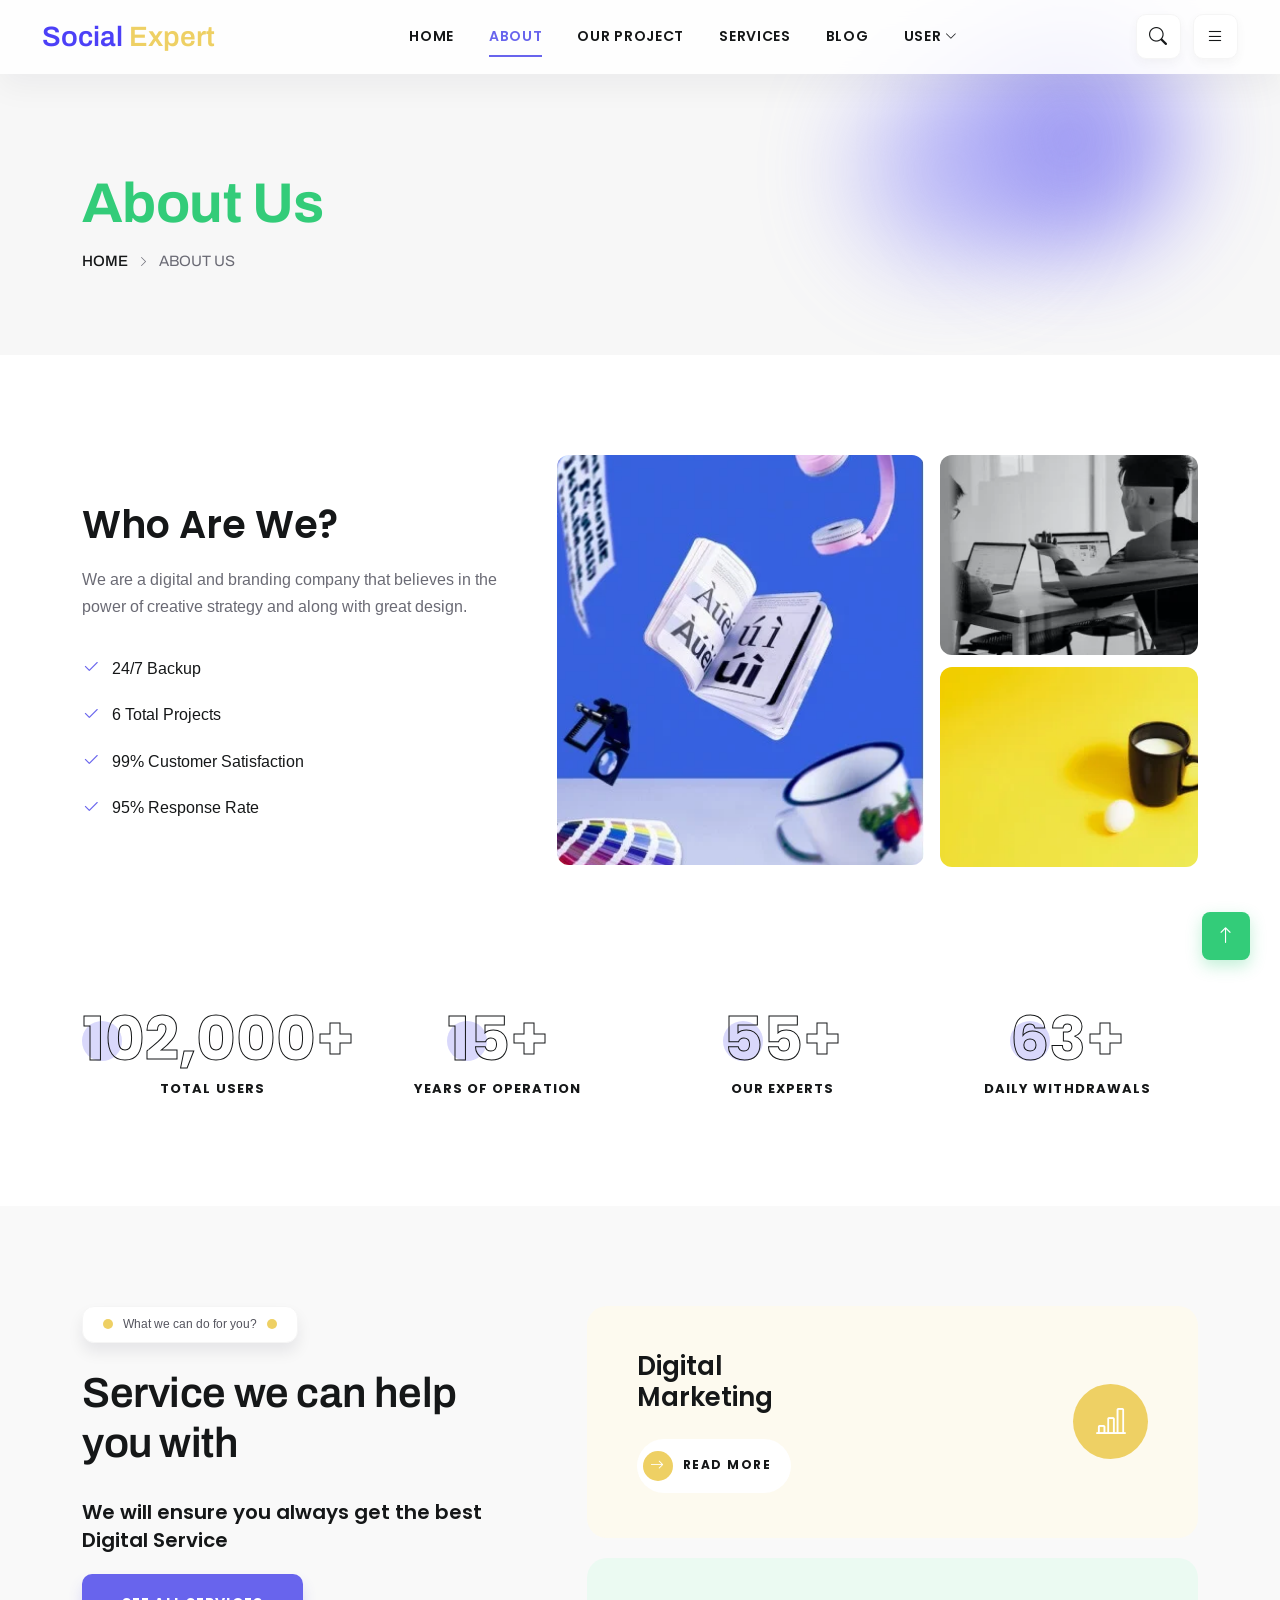
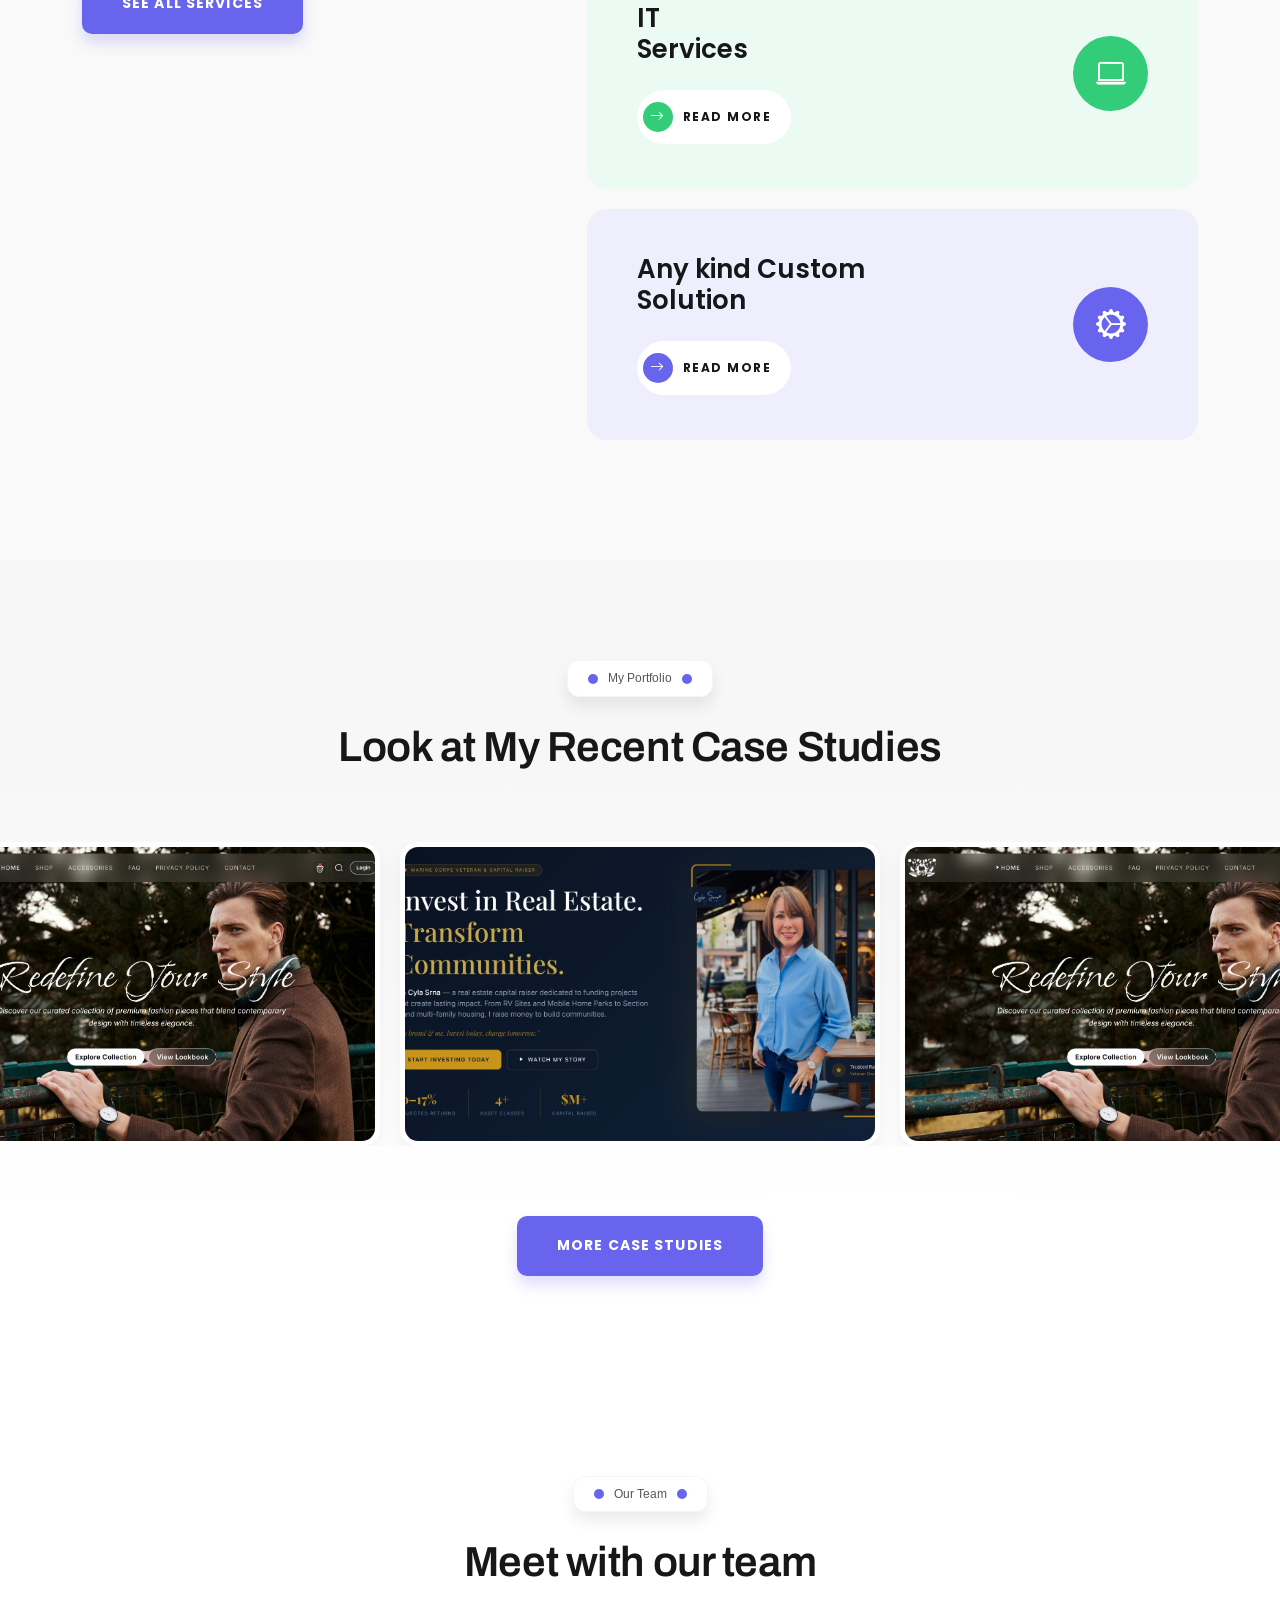
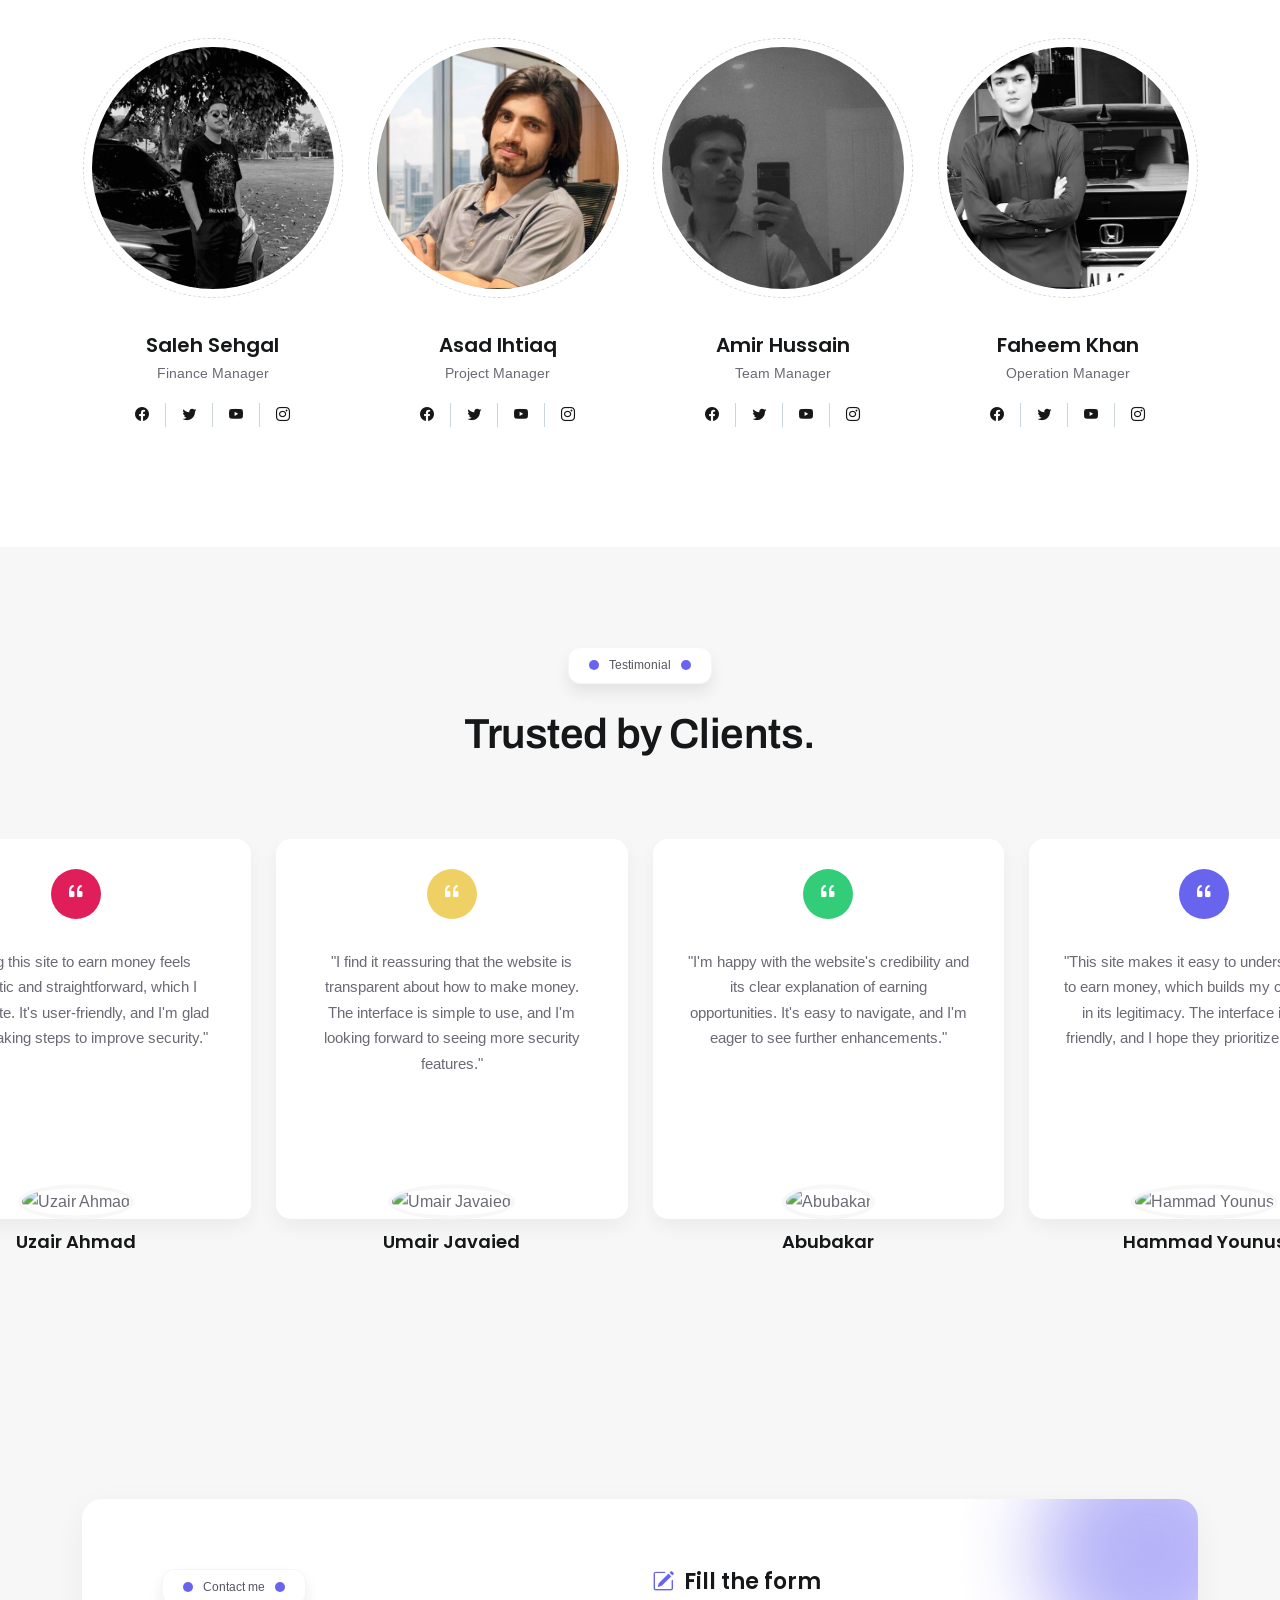
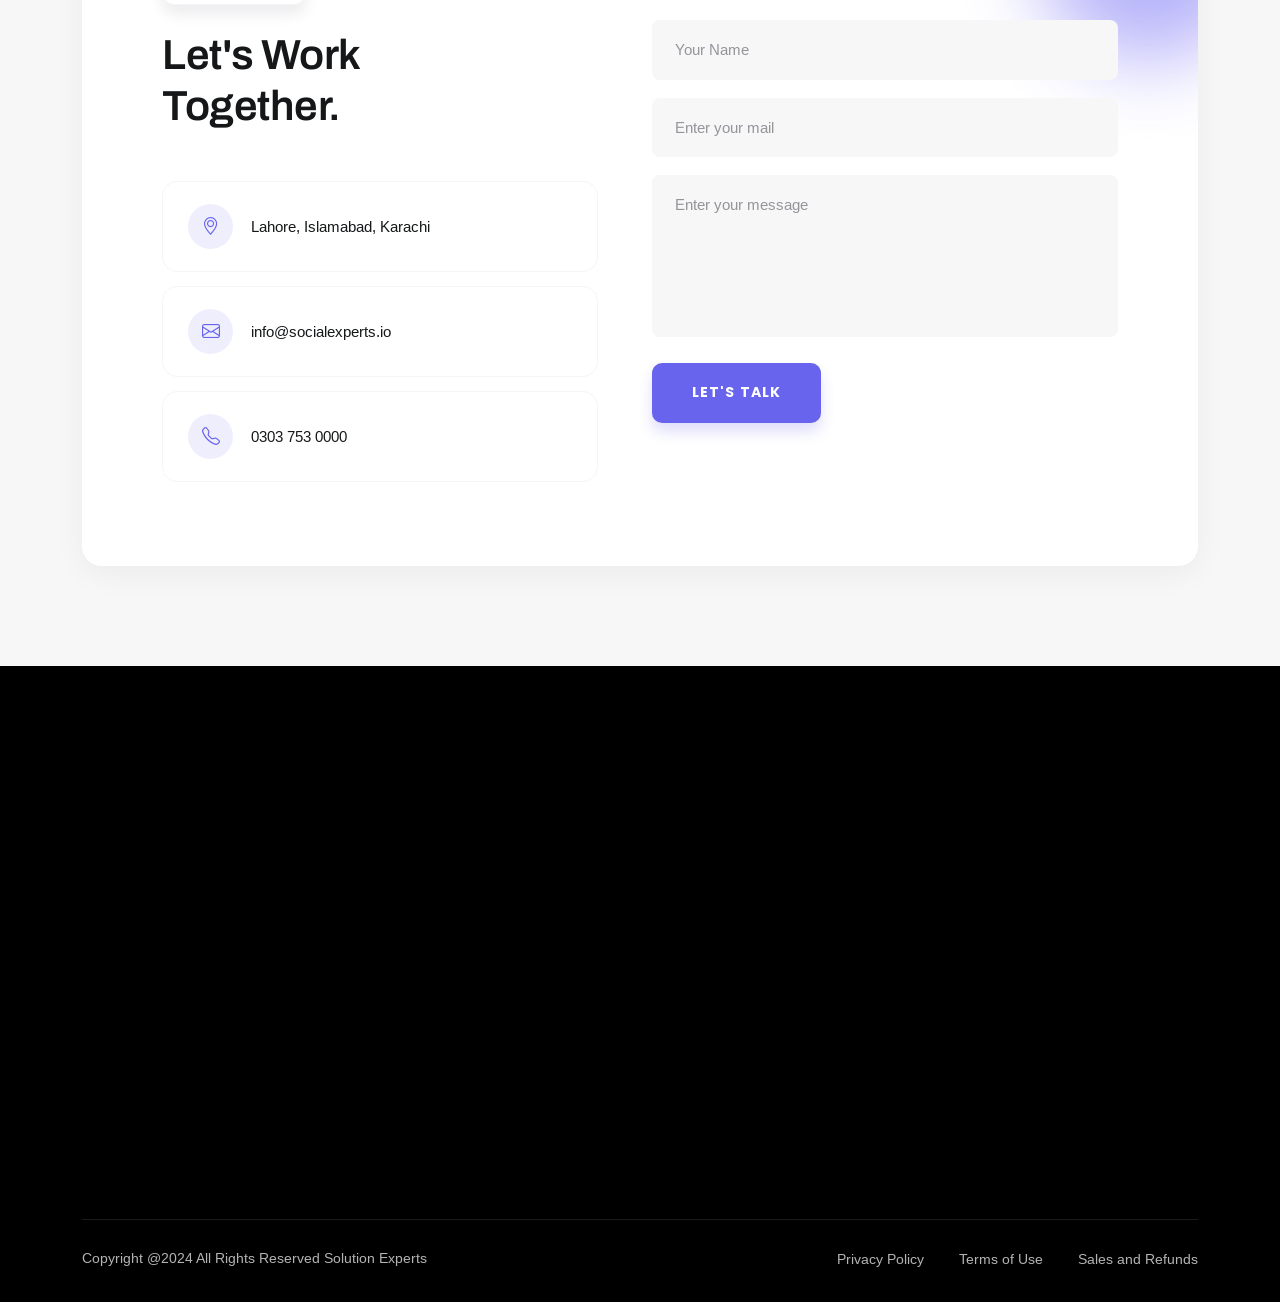
==== commit 27746635: "Latets" ====
--- a/about.html
+++ b/about.html
@@ -317,31 +317,31 @@
                 <div class="swiper-wrapper">
                     <div class="swiper-slide">
                         <a href="#" class="portfolio_item">
-                            <img src="assets/imgs/case-3-1.webp" alt="Case Study 1">
+                            <img src="assets/imgs/pj1.jpeg" alt="Case Study 1">
                             <span class="portfolio_overlay">Case <br>Studies</span>
                         </a>
                     </div>
                     <div class="swiper-slide">
                         <a href="#" class="portfolio_item">
-                            <img src="assets/imgs/case-3-2.webp" alt="Case Study 2">
+                            <img src="assets/imgs/pj2.jpeg" alt="Case Study 2">
                             <span class="portfolio_overlay">Case <br>Studies</span>
                         </a>
                     </div>
                     <div class="swiper-slide">
                         <a href="#" class="portfolio_item">
-                            <img src="assets/imgs/case-3-3.webp" alt="Case Study 3">
+                            <img src="assets/imgs/pj3.jpeg" alt="Case Study 3">
                             <span class="portfolio_overlay">Case <br>Studies</span>
                         </a>
                     </div>
                     <div class="swiper-slide">
                         <a href="#" class="portfolio_item">
-                            <img src="assets/imgs/case-3-4.webp" alt="Case Study 4">
+                            <img src="assets/imgs/pj4.jpeg" alt="Case Study 4">
                             <span class="portfolio_overlay">Case <br>Studies</span>
                         </a>
                     </div>
                     <div class="swiper-slide">
                         <a href="#" class="portfolio_item">
-                            <img src="assets/imgs/case-3-2.webp" alt="Case Study 2">
+                            <img src="assets/imgs/pj2.jpeg" alt="Case Study 2">
                             <span class="portfolio_overlay">Case <br>Studies</span>
                         </a>
                     </div>
--- a/assets/css/style.css
+++ b/assets/css/style.css
@@ -195,15 +195,15 @@
 /* 02. Common Classes & Buttons ===================== */
 .section_subtitle {
     font-family: var(--font_body);
-    font-weight: 700;
-    font-size: 14px;
+    font-weight: 500;
+    font-size: 12px;
     color: var(--color_black_soft);
     background: var(--color_white);
     display: inline-flex;
     align-items: center;
     gap: 10px;
-    padding: 10px 20px;
-    border-radius: 65px;
+    padding: 7px 20px;
+    border-radius: 12px;
     border: 1px solid var(--color_border);
     box-shadow: 0px 9px 15px rgba(7, 18, 35, 0.08);
     margin-bottom: 25px;
@@ -275,7 +275,7 @@
     right: 0;
     left: 0;
     z-index: 99;
-    padding: 12px 30px;
+    padding: 8px 30px;
     transition: all 0.4s ease;
 }
 
@@ -605,7 +605,7 @@
 
 /* 06. Hero Section ===================== */
 .hero_section {
-    padding: 180px 0 90px;
+    padding: 120px 0 90px;
     background: linear-gradient(125deg,
             rgba(238, 208, 100, 0.1) 0%,
             rgba(51, 204, 121, 0.08) 25%,
@@ -650,7 +650,7 @@
 }
 
 .hero_play {
-    display: flex;
+    display: none;
     align-items: center;
     gap: 12px;
 }
@@ -692,9 +692,10 @@
 
 .hero_image img {
     width: 100%;
-    max-width: 480px;
+    max-width: 430px;
     border-radius: 20px;
-    filter: grayscale(100%);
+    height: 550px;
+    object-fit: cover;
 }
 
 .hero_shape {
@@ -876,7 +877,8 @@
     width: 100%;
     border-radius: 20px;
     max-width: 500px;
-    filter: grayscale(100%);
+    height: 600px;
+    object-fit: cover;
 }
 
 .about_shape {
@@ -1674,7 +1676,7 @@
     }
 
     .hero_section {
-        padding: 160px 0 70px;
+        padding: 120px 0 70px;
     }
 
     .about_content {
@@ -1702,7 +1704,7 @@
 
 @media (max-width: 991px) {
     .header_section {
-        padding: 10px 15px;
+        padding: 8px 15px;
     }
 
     .navbar-collapse {
@@ -1729,7 +1731,7 @@
     }
 
     .hero_section {
-        padding: 140px 0 60px;
+        padding: 100px 0 60px;
     }
 
     .hero_top {
@@ -1994,7 +1996,7 @@
     font-family: var(--font_archivo);
     font-size: 56px;
     font-weight: 700;
-    color: var(--color_black);
+    color: var(--color_green);
     margin-bottom: 12px;
     letter-spacing: -0.01em;
 }
@@ -4062,7 +4064,7 @@
 /* Additional Pages Responsive ===================== */
 @media (max-width: 1366px) {
     .hero_section{
-        padding: 70px 0px 90px;
+        padding: 120px 0px 90px;
     }
 }
 @media (max-width: 1199px) {
@@ -4088,6 +4090,9 @@
 }
 
 @media (max-width: 991px) {
+    .hero_section{
+        padding: 120px 0px 90px;
+    }
 
     .projects_section,
     .services_grid_section,
@@ -4152,9 +4157,18 @@
     .auth_visual_title {
         font-size: 28px;
     }
+    .about_content{
+        margin-bottom: 40px;
+    }
 }
 
 @media (max-width: 767px) {
+    .service_intro_bottom{
+        margin-bottom: 40px;
+    }
+    .quote_author{
+        margin-bottom: 30px;
+    }
     .project_item img {
         height: 240px;
     }
@@ -4305,4 +4319,5 @@
         flex-direction: column;
         align-items: flex-start;
     }
+
 }
